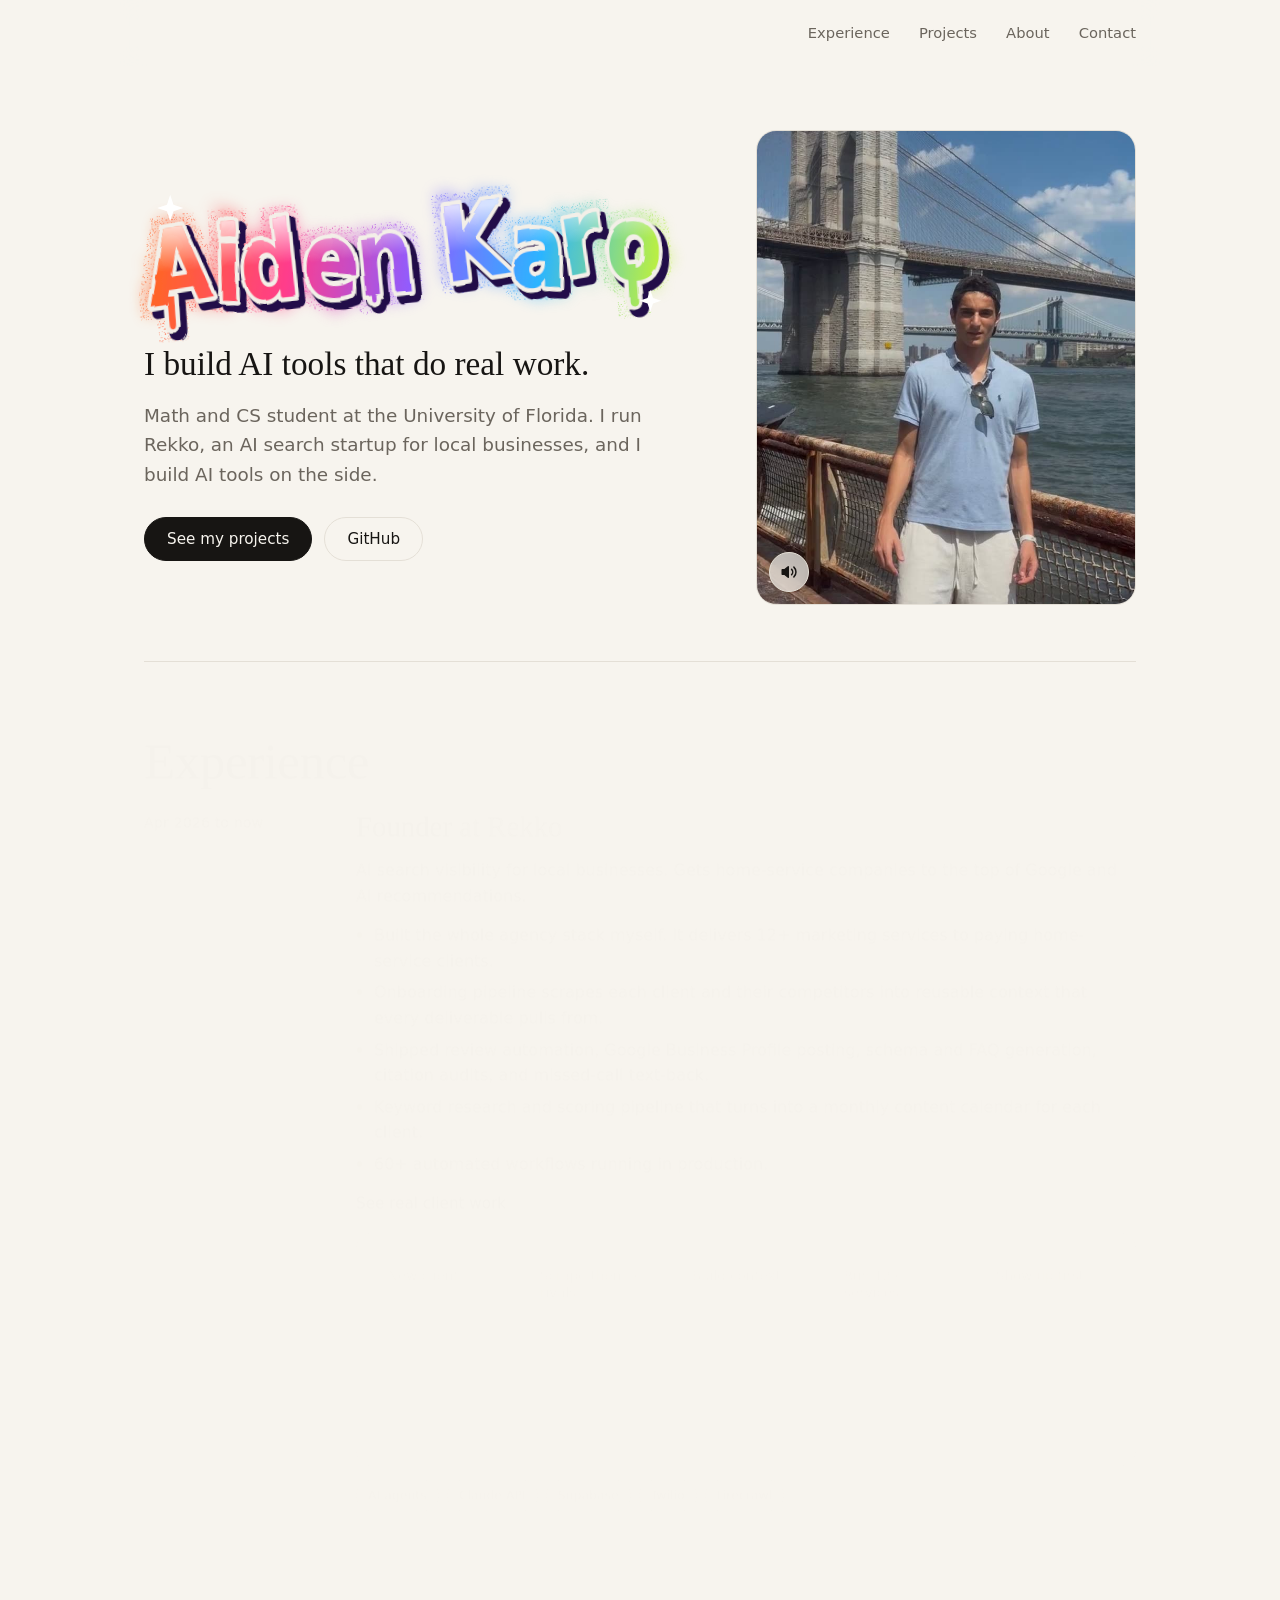
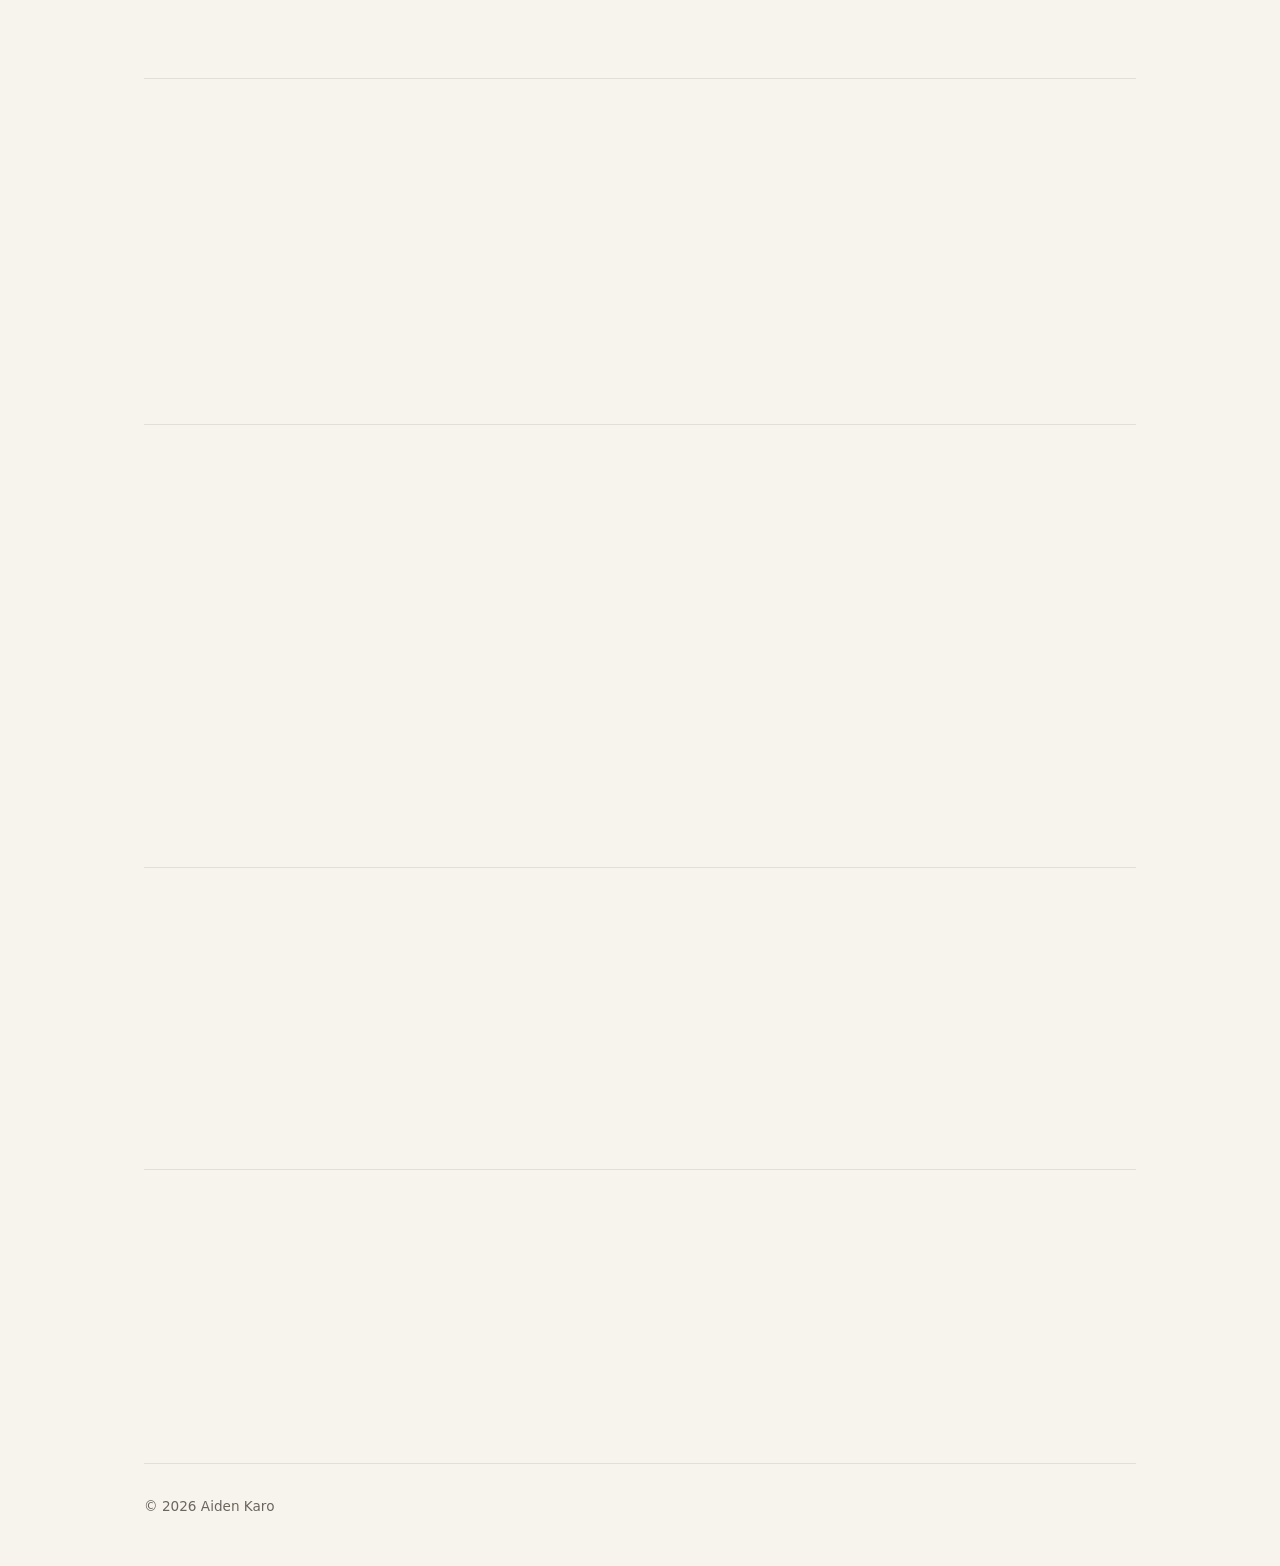
==== index.html @ 51133d82 "Drop the type and year line from projects Co-Authored-By: Claude Opus 5.5 <noreply@anthropic.com>" ====
<!DOCTYPE html>
<html lang="en">
<head>
  <meta charset="UTF-8">
  <meta name="viewport" content="width=device-width, initial-scale=1.0">

  <!-- Security: this page only loads its own files and Google Fonts -->
  <meta http-equiv="Content-Security-Policy" content="default-src 'self'; style-src 'self' https://fonts.googleapis.com; font-src https://fonts.gstatic.com; img-src 'self'; script-src 'self'; object-src 'none'; base-uri 'self'; form-action 'none'">

  <!-- What shows in the browser tab, in Google, and when the link is shared -->
  <title>Aiden Karo</title>
  <meta name="description" content="Aiden Karo. Math and CS student at the University of Florida, founder of Rekko, and builder of AI tools.">
  <meta name="theme-color" content="#0c0b0a">
  <meta property="og:type" content="website">
  <meta property="og:title" content="Aiden Karo">
  <meta property="og:description" content="Math and CS at UF. Founder of Rekko. I build AI tools that do real work.">
  <meta property="og:url" content="https://aidenkaro10.github.io/">
  <meta property="og:image" content="https://aidenkaro10.github.io/assets/og.png">
  <meta name="twitter:card" content="summary_large_image">
  <link rel="icon" href="assets/favicon.svg" type="image/svg+xml">

  <!-- Fonts: a serif for headlines, a clean sans for everything else -->
  <link rel="preconnect" href="https://fonts.googleapis.com">
  <link rel="preconnect" href="https://fonts.gstatic.com" crossorigin>
  <link href="https://fonts.googleapis.com/css2?family=Bagel+Fat+One&family=Instrument+Serif:ital@0;1&family=Inter:wght@400;500;600&display=swap" rel="stylesheet">

  <!-- All the styling lives in style.css. Change the ?v= number when you update files, so browsers grab the new version -->
  <link rel="stylesheet" href="style.css?v=20261106i">
</head>
<body>
  <!-- lets keyboard users jump past the menu -->
  <a class="skip" href="#projects">Skip to projects</a>

  <!-- ===== TOP BAR ===== -->
  <header class="nav">
    <nav aria-label="Sections">
      <a href="#experience">Experience</a>
      <a href="#projects">Projects</a>
      <a href="#about">About</a>
      <a href="#contact">Contact</a>
    </nav>
  </header>

  <main id="top">

    <!-- ===== INTRO ===== -->
    <section class="hero">
      <div class="hero-grid">
        <div class="hero-text">
          <!-- my name as a spray-painted graffiti tag. All drawn in code (SVG), so it stays sharp at any size.
               Layers, bottom to top: colored mist, speckles, 3D shadow, cream outline, paint fill, shine, stars. -->
          <h1 class="tag">
            <svg viewBox="0 0 1000 300" role="img" aria-labelledby="tag-title">
              <title id="tag-title">Aiden Karo</title>
              <defs>
                <!-- the spray paint colors -->
                <linearGradient id="paint" gradientUnits="userSpaceOnUse" x1="30" y1="60" x2="970" y2="240">
                  <stop offset="0" stop-color="#ff6a1a"/>
                  <stop offset="0.28" stop-color="#ff3d8b"/>
                  <stop offset="0.52" stop-color="#8f5cff"/>
                  <stop offset="0.76" stop-color="#2bb5ff"/>
                  <stop offset="1" stop-color="#c6f432"/>
                </linearGradient>
                <!-- glossy highlight across the top of the letters -->
                <linearGradient id="shine" gradientUnits="userSpaceOnUse" x1="0" y1="70" x2="0" y2="150">
                  <stop offset="0" stop-color="#fff" stop-opacity="0.75"/>
                  <stop offset="1" stop-color="#fff" stop-opacity="0"/>
                </linearGradient>
                <!-- overspray: blur the paint and rough up its edges -->
                <filter id="mist" x="-20%" y="-40%" width="140%" height="180%">
                  <feTurbulence type="fractalNoise" baseFrequency="0.035" numOctaves="3" seed="7" result="noise"/>
                  <feDisplacementMap in="SourceGraphic" in2="noise" scale="48"/>
                  <feGaussianBlur stdDeviation="14"/>
                </filter>
                <!-- speckles of paint around the edges -->
                <filter id="speckle" x="-20%" y="-40%" width="140%" height="180%">
                  <feTurbulence type="fractalNoise" baseFrequency="0.9" numOctaves="1" seed="3" result="grain"/>
                  <feColorMatrix in="grain" type="matrix" values="0 0 0 0 1  0 0 0 0 1  0 0 0 0 1  0 0 0 9 -5.2" result="dots"/>
                  <feMorphology in="SourceGraphic" operator="dilate" radius="22" result="wide"/>
                  <feComposite in="wide" in2="dots" operator="in"/>
                </filter>
                <!-- slight wobble so the lines look hand-painted -->
                <filter id="wobble" x="-5%" y="-10%" width="110%" height="120%">
                  <feTurbulence type="fractalNoise" baseFrequency="0.02" numOctaves="2" seed="4" result="w"/>
                  <feDisplacementMap in="SourceGraphic" in2="w" scale="7"/>
                </filter>
                <!-- rough edge for the spray-on wipe -->
                <filter id="rough">
                  <feTurbulence type="fractalNoise" baseFrequency="0.06" numOctaves="2" seed="11" result="n"/>
                  <feDisplacementMap in="SourceGraphic" in2="n" scale="70"/>
                </filter>
                <mask id="spray-on" maskUnits="userSpaceOnUse" x="-100" y="-100" width="1200" height="500">
                  <rect class="spray-wipe" x="-80" y="-80" width="1160" height="460" fill="#fff" filter="url(#rough)"/>
                </mask>
              </defs>

              <g mask="url(#spray-on)">
                <g transform="rotate(-4 500 150)">
                  <!-- colored mist on the wall -->
                  <g class="mist" filter="url(#mist)" fill="url(#paint)" stroke="url(#paint)" stroke-width="30" stroke-linejoin="round">
                    <text class="tag-text" x="30" y="214" textLength="940" lengthAdjust="spacingAndGlyphs" rotate="-5 4 -3 6 -2 0 -4 5 -6 3" dy="0 -6 8 -6 10 -6 -8 13 -8 10">Aiden Karo</text>
                  </g>
                  <!-- paint speckles -->
                  <g class="speckle" filter="url(#speckle)" fill="url(#paint)">
                    <text class="tag-text" x="30" y="214" textLength="940" lengthAdjust="spacingAndGlyphs" rotate="-5 4 -3 6 -2 0 -4 5 -6 3" dy="0 -6 8 -6 10 -6 -8 13 -8 10">Aiden Karo</text>
                    <path d="M60 196 h13 v52 q0 9 -6 9 q-6 0 -6 -9 z M432 196 h9 v30 q0 6 -4 6 q-4 0 -4 -6 z M906 196 h15 v66 q0 10 -8 10 q-8 0 -8 -10 z"/>
                  </g>
                  <g filter="url(#wobble)">
                  <!-- 3D shadow -->
                  <g transform="translate(9 11)" fill="#24104a" stroke="#24104a" stroke-width="22" stroke-linejoin="round">
                    <text class="tag-text" x="30" y="214" textLength="940" lengthAdjust="spacingAndGlyphs" rotate="-5 4 -3 6 -2 0 -4 5 -6 3" dy="0 -6 8 -6 10 -6 -8 13 -8 10">Aiden Karo</text>
                    <path d="M60 196 h13 v52 q0 9 -6 9 q-6 0 -6 -9 z M432 196 h9 v30 q0 6 -4 6 q-4 0 -4 -6 z M906 196 h15 v66 q0 10 -8 10 q-8 0 -8 -10 z"/>
                  </g>
                  <!-- cream outline -->
                  <g fill="none" stroke="#f3efe8" stroke-width="16" stroke-linejoin="round">
                    <text class="tag-text" x="30" y="214" textLength="940" lengthAdjust="spacingAndGlyphs" rotate="-5 4 -3 6 -2 0 -4 5 -6 3" dy="0 -6 8 -6 10 -6 -8 13 -8 10">Aiden Karo</text>
                    <path d="M60 196 h13 v52 q0 9 -6 9 q-6 0 -6 -9 z M432 196 h9 v30 q0 6 -4 6 q-4 0 -4 -6 z M906 196 h15 v66 q0 10 -8 10 q-8 0 -8 -10 z"/>
                  </g>
                  <!-- the paint itself -->
                  <g fill="url(#paint)">
                    <text class="tag-text" x="30" y="214" textLength="940" lengthAdjust="spacingAndGlyphs" rotate="-5 4 -3 6 -2 0 -4 5 -6 3" dy="0 -6 8 -6 10 -6 -8 13 -8 10">Aiden Karo</text>
                    <path d="M60 196 h13 v52 q0 9 -6 9 q-6 0 -6 -9 z M432 196 h9 v30 q0 6 -4 6 q-4 0 -4 -6 z M906 196 h15 v66 q0 10 -8 10 q-8 0 -8 -10 z"/>
                  </g>
                  <!-- the shine -->
                  <text class="tag-text" x="30" y="214" textLength="940" lengthAdjust="spacingAndGlyphs" rotate="-5 4 -3 6 -2 0 -4 5 -6 3" dy="0 -6 8 -6 10 -6 -8 13 -8 10" fill="url(#shine)">Aiden Karo</text>
                  </g>
                </g>
                <!-- sparkles -->
                <g class="stars" fill="#fff">
                  <path class="star" d="M70 40 l6 18 l18 6 l-18 6 l-6 18 l-6 -18 l-18 -6 l18 -6 z"/>
                  <path class="star s3" d="M950 214 l5 15 l15 5 l-15 5 l-5 15 l-5 -15 l-15 -5 l15 -5 z"/>
                </g>
              </g>
            </svg>
          </h1>
          <p class="tagline intro">I build AI tools that do real work.</p>
          <p class="lead intro">
            Math and CS student at the University of Florida. I run Rekko, an AI search startup for local businesses, and I build AI tools on the side.
          </p>
          <div class="buttons intro">
            <a href="#projects" class="btn primary">See my projects</a>
            <a href="https://github.com/aidenkaro10" class="btn">GitHub</a>
            <!-- EDIT: drop a resume.pdf file in this folder, then uncomment this line -->
            <!-- <a href="resume.pdf" class="btn">Resume</a> -->
          </div>
        </div>

        <!-- a quick edit of photos of me. To change it, swap assets/media/me.mp4 -->
        <figure class="edit intro">
          <video id="edit" src="assets/media/me.mp4" poster="assets/media/me.jpg" muted loop playsinline preload="auto"
                 aria-label="A quick edit of photos of me set to music: New York, Gators games, basketball, a trophy, tennis, and friends"></video>
        </figure>
      </div>

    </section>

    <!-- ===== EXPERIENCE ===== -->
    <section id="experience">
      <h2 class="reveal">Experience</h2>

      <!--
        HOW TO ADD A JOB:
        Copy everything from <article class="job"> to </article>, paste it, and change the text.
      -->
      <article class="job reveal">
        <div class="when">Apr 2026 to now</div>
        <div class="what">
          <h3>Founder <span>at Rekko</span></h3>
          <p class="job-sub">AI search visibility for local businesses. Gets home-service companies to the top of Google and AI recommendations.</p>
          <ul>
            <li>Built the whole agency stack myself. It delivers 12+ marketing services to paying home-service clients.</li>
            <li>Onboarding pipeline scrapes each client and their competitors into reusable context that every deliverable pulls from.</li>
            <li>Shipped review automation, Google Business Profile posting, schema and FAQ generation, citation audits, and missed-call text-back.</li>
            <li>Keyword research and scoring pipeline that turns into a monthly content calendar for each client.</li>
            <li>60+ automated workflows running in production.</li>
          </ul>
          <div class="links"><a href="https://rekko-work-samples.vercel.app">See real client work</a></div>
          <!-- the animated diagram. Its steps live in projects.js under FLOWS.rekko -->
          <div class="flow-box" data-flow="rekko"></div>
          <p class="chips"><span>AI agents</span><span>Claude API</span><span>Supabase</span><span>Twilio</span><span>Firecrawl</span></p>
        </div>
      </article>

      <article class="job reveal">
        <div class="when">Summer 2026</div>
        <div class="what">
          <h3>Jane Street AMP <span>in New York</span></h3>
          <p class="job-sub">Academy of Math and Programming</p>
          <ul>
            <li>Studied number theory, combinatorics, and computer science.</li>
          </ul>
          <p class="chips"><span>Number theory</span><span>Combinatorics</span><span>Computer science</span></p>
        </div>
      </article>

      <article class="job reveal">
        <div class="when">Feb to Jun 2026</div>
        <div class="what">
          <h3>Marketing Intern <span>at Rossert Digital Marketing</span></h3>
          <ul>
            <li>Built blog posts, lead generators, and automations for local service and e-commerce clients.</li>
          </ul>
          <p class="chips"><span>SEO</span><span>Content</span><span>Automation</span></p>
        </div>
      </article>
    </section>

    <!-- ===== PROJECTS =====
         The list and the animated diagrams are built by script.js
         from the data in projects.js. To add or change a project, edit projects.js. -->
    <section id="projects">
      <h2 class="reveal">Projects</h2>
      <p class="section-sub reveal">Pick one to see how it works.</p>
      <div class="projects reveal">
        <div class="project-list" id="project-list" role="tablist" aria-label="Projects"></div>
        <div class="stage" id="stage" role="tabpanel" aria-live="polite"></div>
      </div>
      <noscript><p class="section-sub">Turn on JavaScript to see the projects, or visit <a href="https://github.com/aidenkaro10">my GitHub</a>.</p></noscript>
    </section>

    <!-- ===== CONTENT (Instagram videos) =====
         The cards are built by script.js from CONTENT in projects.js.
         This whole section stays hidden until CONTENT has at least one video. -->
    <section id="content" hidden>
      <h2 class="reveal">Content</h2>
      <p class="section-sub reveal" id="content-sub">Short videos I make. A few thousand views each.</p>
      <div class="carousel reveal">
        <div class="reels" id="reels"></div>
        <div class="carousel-nav">
          <button type="button" class="arrow" id="reels-prev" aria-label="Previous videos">‹</button>
          <button type="button" class="arrow" id="reels-next" aria-label="Next videos">›</button>
        </div>
      </div>
    </section>

    <!-- ===== AWARDS ===== -->
    <section id="awards">
      <h2 class="reveal">Awards</h2>
      <ul class="awards reveal">
        <li><strong>Gator Quant Hacks</strong><span>1st place, Systematic Trading track</span></li>
        <li><strong>UF Gator AI Hackathon</strong><span>Best Wellness App</span></li>
        <li><strong>SwampHacks XII</strong><span>3rd place, Sperry Tech PlanIT Control track</span></li>
      </ul>
    </section>

    <!-- ===== SKILLS ===== -->
    <section id="skills">
      <h2 class="reveal">Skills</h2>
      <div class="skills reveal">
        <div><h3>Languages</h3><p class="chips"><span>Python</span><span>JavaScript</span><span>C++</span><span>SQL</span><span>HTML / CSS</span></p></div>
        <div><h3>AI</h3><p class="chips"><span>Claude API</span><span>AI agents</span><span>PyTorch</span><span>scikit-learn</span><span>LoRA fine-tuning</span><span>OpenRouter</span></p></div>
        <div><h3>Automation</h3><p class="chips"><span>n8n</span><span>Web scraping</span><span>Firecrawl</span><span>Twilio</span><span>ffmpeg</span></p></div>
        <div><h3>Tools</h3><p class="chips"><span>Supabase</span><span>Git / GitHub</span><span>React</span><span>three.js</span><span>pandas</span><span>NumPy</span></p></div>
      </div>
    </section>

    <!-- ===== ABOUT ===== -->
    <section id="about">
      <h2 class="reveal">About</h2>
      <div class="about reveal">
        <p>
          I'm in the Honors Program at the University of Florida studying Math and Computer Science, class of 2030.
          This summer I was at Jane Street AMP, studying number theory, combinatorics, and computer science.
        </p>
      </div>
    </section>

    <!-- ===== CONTACT ===== -->
    <section id="contact">
      <h2 class="reveal">Let's build something.</h2>
      <p class="reveal">The fastest way to reach me is LinkedIn.</p>
      <div class="links big reveal">
        <!-- EDIT: to add email, uncomment this and put your address in -->
        <!-- <a href="mailto:you@example.com">Email</a> -->
        <a href="https://www.linkedin.com/in/aiden-karo-8562802b7/">LinkedIn</a>
        <a href="https://github.com/aidenkaro10">GitHub</a>
      </div>
    </section>

  </main>

  <footer>
    <!-- The year updates on its own (see script.js) -->
    <div class="foot">© <span id="year">2026</span> Aiden Karo</div>
  </footer>

  <script src="projects.js?v=20261106i"></script>
  <script src="script.js?v=20261106i"></script>
</body>
</html>
---- style.css ----
/* ===== COLORS =====
   Change these to change the whole site's look.
   Dark is the default; the second set is for people whose device is in light mode. */
:root {
  --bg: #0c0b0a;
  --card: #151311;
  --text: #f3efe8;
  --muted: #a39d94;
  --line: #262320;
  --accent: #d9b25f;        /* warm brass, same family as LLM Council */
  --accent-soft: #d9b25f1f;
  --live: #4ade80;
  --github: #93c5fd;
  --progress: #fbbf24;
  --serif: "Instrument Serif", Georgia, serif;
  --sans: "Inter", system-ui, sans-serif;
}

@media (prefers-color-scheme: light) {
  :root {
    --bg: #f7f4ee;
    --card: #ffffff;
    --text: #171513;
    --muted: #6b655d;
    --line: #e4dfd6;
    --accent: #8f6312;
    --accent-soft: #8f63121a;
    --live: #15803d;
    --github: #1d4ed8;
    --progress: #b45309;
  }
}

/* ===== BASICS ===== */
* { box-sizing: border-box; margin: 0; padding: 0; }

html { scroll-behavior: smooth; }
html, body { overflow-x: clip; }
h1, h2, h3 { overflow-wrap: break-word; min-width: 0; }

body {
  font-family: var(--sans);
  background: var(--bg);
  color: var(--text);
  line-height: 1.6;
  -webkit-font-smoothing: antialiased;
}

a { color: inherit; }
img { display: block; max-width: 100%; height: auto; }

/* a clear outline when someone moves around with the keyboard */
:focus-visible { outline: 2px solid var(--accent); outline-offset: 3px; border-radius: 4px; }

/* the hidden "skip to projects" link, shown only when tabbed to */
.skip {
  position: absolute; left: 16px; top: -48px;
  background: var(--text); color: var(--bg);
  padding: 8px 14px; border-radius: 8px; z-index: 10;
}
.skip:focus { top: 12px; }

/* keeps everything in a centered column */
main, .nav, footer {
  max-width: 1040px;
  margin: 0 auto;
  padding-left: 24px;
  padding-right: 24px;
}

section { padding: 56px 0; border-top: 1px solid var(--line); }

h2 {
  font-family: var(--serif);
  font-weight: 400;
  font-size: clamp(2.2rem, 5vw, 3.2rem);
  line-height: 1.05;
  letter-spacing: -0.01em;
  margin-bottom: 24px;
}

/* ===== TOP BAR ===== */
.nav {
  position: sticky; top: 0; z-index: 5;
  display: flex; justify-content: flex-end; align-items: center;
  padding-top: 20px; padding-bottom: 20px;
  background: color-mix(in srgb, var(--bg) 80%, transparent);
  backdrop-filter: blur(12px);
  -webkit-backdrop-filter: blur(12px);
}
.nav nav a { color: var(--muted); margin-left: 24px; font-size: 0.92rem; text-decoration: none; }
.nav nav a:hover { color: var(--text); }

/* ===== INTRO ===== */
.hero { border-top: none; padding: 64px 0 56px; }
.hero-grid { display: grid; grid-template-columns: minmax(0, 1.3fr) minmax(0, 1fr); gap: 48px; align-items: center; }
/* my name, spray-painted. The art itself is the SVG in index.html */
.tag { margin: 0 0 8px -12px; line-height: 0; }
.tag svg { display: block; width: 100%; max-width: 680px; height: auto; overflow: visible; }
.tag-text { font-family: "Bagel Fat One", var(--sans); font-size: 190px; }
.tagline { font-family: var(--serif); }
.mist { opacity: 0.55; }
.speckle { opacity: 0.7; }
.star { transform-box: fill-box; transform-origin: center; }
.tagline { font-family: var(--serif); font-size: clamp(1.6rem, 2.6vw, 2.2rem); line-height: 1.15; margin-bottom: 18px; }
.lead { font-size: 1.15rem; color: var(--muted); max-width: 46ch; }

.buttons { margin-top: 28px; display: flex; gap: 12px; flex-wrap: wrap; }
.btn {
  display: inline-flex; align-items: center; min-height: 44px;
  padding: 0 22px;
  border-radius: 999px;
  border: 1px solid var(--line);
  font-weight: 500; font-size: 0.95rem;
  text-decoration: none; white-space: nowrap;
  transition: border-color 0.2s;
}
.btn:hover { border-color: var(--muted); }
.btn:active { opacity: 0.8; }
.btn.primary { background: var(--text); color: var(--bg); border-color: var(--text); }

/* ===== THE EDIT (video of me) ===== */
.edit {
  position: relative; margin: 0;
  justify-self: end; width: 100%; max-width: 380px;
  aspect-ratio: 4 / 5;
  border-radius: 20px; overflow: hidden;
  border: 1px solid var(--line);
  background: var(--card);
}
.edit video { width: 100%; height: 100%; object-fit: cover; display: block; }
.edit video { cursor: pointer; }
/* the small speaker button on videos with sound */
.sound-btn {
  position: absolute; left: 12px; bottom: 12px; z-index: 2;
  width: 40px; height: 40px; border-radius: 50%;
  display: grid; place-items: center; cursor: pointer;
  color: var(--text); background: color-mix(in srgb, var(--bg) 70%, transparent);
  border: 1px solid var(--line);
  backdrop-filter: blur(8px); -webkit-backdrop-filter: blur(8px);
}
.sound-btn:hover { border-color: var(--muted); }
.sound-btn:active { opacity: 0.8; }

/* ===== OPENING ANIMATION =====
   Only runs when JavaScript is on, and never for people who asked for less motion. */
@media (prefers-reduced-motion: no-preference) {
  /* the name sprays on from left to right, then the stars twinkle */
  .js .spray-wipe { transform-box: view-box; transform-origin: left center; animation: spray 1.6s cubic-bezier(0.45, 0, 0.2, 1) 0.1s both; }
  .js .star { animation: twinkle 2.8s ease-in-out 1.7s infinite; }
  .js .star.s2 { animation-delay: 2.4s; }
  .js .star.s3 { animation-delay: 3.1s; }
  .js .hero .tagline.intro { animation-delay: 0.35s; }
  .js .hero .intro { animation: fadeup 0.8s cubic-bezier(0.2, 0.8, 0.2, 1) both; }
  .js .hero .lead.intro { animation-delay: 0.45s; }
  .js .hero .buttons.intro { animation-delay: 0.55s; }
  .js .hero .edit.intro { animation: reelin 1.1s cubic-bezier(0.2, 0.8, 0.2, 1) 0.2s both; }
}
@keyframes spray { from { transform: scaleX(0); } to { transform: scaleX(1); } }
@keyframes twinkle { 0%, 100% { transform: scale(1); opacity: 1; } 50% { transform: scale(0.4) rotate(45deg); opacity: 0.5; } }
@keyframes rise { from { transform: translateY(105%); } to { transform: none; } }
@keyframes fadeup { from { opacity: 0; transform: translateY(14px); } to { opacity: 1; transform: none; } }
@keyframes reelin { from { opacity: 0; transform: scale(0.96); } to { opacity: 1; transform: none; } }

/* the three quick facts under the intro */
.facts {
  list-style: none;
  display: grid; grid-template-columns: repeat(3, 1fr);
  margin-top: 56px;
  border-top: 1px solid var(--line);
}
.facts li { padding: 20px 20px 0 0; display: flex; flex-direction: column; gap: 2px; }
.facts strong { font-family: var(--serif); font-weight: 400; font-size: 1.7rem; line-height: 1.1; }
.facts span { color: var(--muted); font-size: 0.88rem; }

/* ===== SHARED BITS ===== */
.meta { color: var(--muted); font-size: 0.95rem; margin-top: -8px; }
h3 { font-family: var(--serif); font-weight: 400; font-size: 1.9rem; line-height: 1.1; }
.section-sub { color: var(--muted); margin: -12px 0 24px; }
.links { display: flex; gap: 20px; font-weight: 500; font-size: 0.95rem; }
.links a { text-decoration: none; border-bottom: 1px solid var(--line); padding-bottom: 2px; transition: border-color 0.2s; }
.links a:hover { border-color: var(--accent); }

/* tech chips, like "Python" or "Claude API" */
.chips { display: flex; flex-wrap: wrap; gap: 8px; }
.chips span {
  font-size: 0.78rem; padding: 5px 11px;
  border: 1px solid var(--line); border-radius: 999px;
  color: var(--muted); background: var(--card);
}

/* status labels */
.badge {
  display: inline-flex; align-items: center; gap: 6px;
  font-size: 0.75rem; font-weight: 500;
  padding: 3px 9px; border-radius: 999px;
  border: 1px solid var(--line); color: var(--muted);
  white-space: nowrap;
}
.badge.live { color: var(--live); border-color: color-mix(in srgb, var(--live) 30%, transparent); }
.badge.award, .badge.hackathon { color: var(--accent); border-color: color-mix(in srgb, var(--accent) 35%, transparent); }
.badge.ongithub { color: var(--github); border-color: color-mix(in srgb, var(--github) 30%, transparent); }
.badge.inprogress { color: var(--progress); border-color: color-mix(in srgb, var(--progress) 30%, transparent); }

/* ===== EXPERIENCE ===== */
.job {
  display: grid; grid-template-columns: 180px 1fr; gap: 32px;
  padding: 32px 0; border-bottom: 1px solid var(--line);
}
.job:first-of-type { padding-top: 0; }
/* no extra line under the last job, the next section already has one */
.job:last-of-type { border-bottom: none; padding-bottom: 0; }
.when { color: var(--muted); font-size: 0.9rem; display: flex; flex-direction: column; gap: 2px; }
.when span { font-size: 0.82rem; opacity: 0.8; }
.what { display: flex; flex-direction: column; gap: 14px; min-width: 0; }
.what h3 { font-size: 1.8rem; }
.what h3 span { color: var(--muted); }
.job-sub { color: var(--muted); }
.what ul { padding-left: 18px; display: flex; flex-direction: column; gap: 6px; }
.what li { color: var(--muted); }
.what li::marker { color: var(--accent); }

/* ===== ANIMATED DIAGRAMS ===== */
.flow-box {
  container-type: inline-size;   /* lets the diagram flip to vertical when its box is narrow */
  background: var(--bg);
  border: 1px solid var(--line);
  border-radius: 16px;
  padding: 22px 20px 14px;
}
.flow { display: flex; align-items: stretch; }
.node {
  flex: 1 1 0; min-width: 0;
  display: flex; flex-direction: column; gap: 6px;
  padding: 12px 10px;
  background: var(--card);
  border: 1px solid var(--line);
  border-radius: 12px;
  opacity: 0.4;
  transition: opacity 0.4s, border-color 0.4s, box-shadow 0.4s;
}
.node.on { opacity: 1; border-color: var(--accent); box-shadow: 0 0 0 4px var(--accent-soft); }
.node .label { font-size: 0.84rem; font-weight: 500; line-height: 1.25; }
.node .tool {
  margin-top: auto;
  font-size: 0.75rem;
  color: var(--muted); line-height: 1.3;
}
/* little chips inside a step that fans out */
.many { display: flex; flex-wrap: wrap; gap: 3px; }
.many span {
  font-size: 0.72rem; padding: 1px 6px; border-radius: 4px;
  border: 1px solid var(--line); color: var(--muted);
  transition: border-color 0.3s, color 0.3s;
}
.node.on .many span { border-color: var(--accent); color: var(--text); }
.node.on .many span:nth-child(2) { transition-delay: 0.12s; }
.node.on .many span:nth-child(3) { transition-delay: 0.24s; }
.node.on .many span:nth-child(4) { transition-delay: 0.36s; }

/* the wire between steps, and the glowing dot that runs along it */
.wire { flex: 0 0 22px; align-self: center; height: 2px; position: relative; background: var(--line); }
.wire::after {
  content: ""; position: absolute; inset: 0;
  background: var(--accent);
  transform: scaleX(0); transform-origin: left;
  transition: transform 0.6s cubic-bezier(.5,0,.5,1);
}
.wire.on::after { transform: scaleX(1); }
.packet {
  position: absolute; left: 0; top: 50%;
  width: 9px; height: 9px; margin: -4.5px 0 0 -4.5px;
  border-radius: 50%; background: var(--accent);
  opacity: 0; z-index: 1;
}
.caption {
  margin-top: 14px; min-height: 1.5em;
  font-size: 0.88rem;
  color: var(--muted);
}

/* narrow box: the diagram runs top to bottom instead */
@container (max-width: 500px) {
  .flow { flex-direction: column; }
  .node { flex-direction: row; align-items: center; gap: 10px; flex-wrap: wrap; }
  .node .tool { margin: 0 0 0 auto; }
  .many { order: 5; width: 100%; }
  .wire { flex: 0 0 18px; width: 2px; height: auto; }
  .wire::after { transform: scaleY(0); transform-origin: top; }
  .wire.on::after { transform: scaleY(1); }
  .packet { left: 50%; top: 0; }
}

/* ===== PROJECTS ===== */
.projects { display: grid; grid-template-columns: 260px 1fr; gap: 24px; align-items: start; }
.project-list { display: flex; flex-direction: column; gap: 6px; position: sticky; top: 84px; }
.pick {
  all: unset; box-sizing: border-box; cursor: pointer;
  display: flex; flex-direction: column; gap: 4px;
  padding: 12px 14px; border-radius: 12px;
  border: 1px solid transparent;
  transition: background 0.2s, border-color 0.2s;
}
.pick:hover { background: var(--card); }
.pick[aria-selected="true"] { background: var(--card); border-color: var(--accent); }
.pick:active { opacity: 0.8; }
.pick:focus-visible { outline: 2px solid var(--accent); outline-offset: 2px; }
.pick-head { display: flex; align-items: center; justify-content: space-between; gap: 8px; }
.pick-name { font-weight: 500; }
.pick-line { font-size: 0.84rem; color: var(--muted); line-height: 1.4; }

.stage {
  background: var(--card);
  border: 1px solid var(--line);
  border-radius: 20px;
  padding: 32px;
  display: flex; flex-direction: column; gap: 18px;
  min-width: 0;
}
.stage-top { display: flex; align-items: center; gap: 14px; flex-wrap: wrap; }
.stage h3 { font-size: 2.6rem; }
.stage-blurb { color: var(--muted); }
.stage-actions { display: flex; gap: 12px; flex-wrap: wrap; }
.btn.big { min-height: 52px; padding: 0 30px; font-size: 1.05rem; font-weight: 600; }
.stats { display: grid; grid-template-columns: repeat(auto-fit, minmax(120px, 1fr)); gap: 12px; }
.stat { display: flex; flex-direction: column; border-top: 1px solid var(--line); padding-top: 10px; }
.stat strong { font-family: var(--serif); font-weight: 400; font-size: 2rem; line-height: 1; color: var(--accent); }
.stat span { font-size: 0.8rem; color: var(--muted); margin-top: 4px; }
/* the video or screenshot at the top of a project */
.media { position: relative; margin: 0; border-radius: 14px; overflow: hidden; border: 1px solid var(--line); background: var(--bg); }
.media video, .media img { display: block; width: 100%; height: auto; aspect-ratio: 16 / 9; object-fit: cover; }
/* vertical phone videos: shown full height in the middle instead of cropped */
.media.tall { display: flex; justify-content: center; background: var(--bg); }
.media.tall video { width: auto; height: min(560px, 70vh); aspect-ratio: 9 / 16; }
.media figcaption { padding: 10px 14px; font-size: 0.85rem; color: var(--muted); }
.media-btn {
  position: absolute; right: 12px; bottom: 12px;
  font: inherit; font-size: 0.82rem; font-weight: 500;
  min-height: 36px; padding: 0 14px; border-radius: 999px; cursor: pointer;
  color: var(--text); background: color-mix(in srgb, var(--bg) 75%, transparent);
  border: 1px solid var(--line);
  backdrop-filter: blur(8px); -webkit-backdrop-filter: blur(8px);
}
.media-btn:hover { border-color: var(--muted); }
.media-btn:active { opacity: 0.8; }

/* ===== CONTENT CAROUSEL ===== */
.carousel { position: relative; }
.reels {
  display: flex; gap: 16px;
  overflow-x: auto; scroll-snap-type: x mandatory;
  padding-bottom: 8px; scrollbar-width: none;
}
.reels::-webkit-scrollbar { display: none; }
.reel-card {
  position: relative; flex: 0 0 220px; aspect-ratio: 9 / 16;
  border-radius: 16px; overflow: hidden;
  border: 1px solid var(--line); background: var(--card);
  scroll-snap-align: start; text-decoration: none;
  transition: border-color 0.2s;
}
.reel-card:hover { border-color: var(--muted); }
.reel-card video { width: 100%; height: 100%; object-fit: cover; display: block; }
.reel-info {
  position: absolute; left: 0; right: 0; bottom: 0;
  padding: 40px 14px 14px;
  display: flex; flex-direction: column; gap: 2px;
  background: linear-gradient(to top, color-mix(in srgb, var(--bg) 90%, transparent), transparent);
}
.reel-info strong { font-weight: 600; font-size: 0.95rem; }
.reel-info span { font-size: 0.82rem; color: var(--muted); line-height: 1.35; }
.carousel-nav { display: flex; gap: 8px; margin-top: 16px; }
.arrow {
  font: inherit; font-size: 1.3rem; line-height: 1;
  width: 44px; height: 44px; border-radius: 50%; cursor: pointer;
  color: var(--text); background: var(--card); border: 1px solid var(--line);
}
.arrow:hover { border-color: var(--muted); }
.arrow:active { opacity: 0.8; }
#content-sub a { color: var(--text); }

/* ===== AWARDS ===== */
.awards { list-style: none; }
.awards li {
  display: grid; grid-template-columns: minmax(0, 1fr) auto; gap: 16px; align-items: baseline;
  padding: 16px 0; border-bottom: 1px solid var(--line);
}
.awards li:first-child { padding-top: 0; }
.awards li:last-child { border-bottom: none; padding-bottom: 0; }
.awards strong { font-family: var(--serif); font-weight: 400; font-size: 1.5rem; line-height: 1.2; }
.awards span { color: var(--muted); text-align: right; }

/* ===== SKILLS ===== */
.skills { display: grid; grid-template-columns: repeat(2, 1fr); gap: 32px 40px; }
.skills h3 { font-size: 1.5rem; margin-bottom: 12px; }

/* ===== ABOUT / CONTACT ===== */
.about { display: grid; grid-template-columns: 1fr; gap: 32px; }
.about p, #contact p { color: var(--muted); font-size: 1.08rem; max-width: 520px; }
.links.big { font-size: 1.15rem; margin-top: 28px; }
#contact { padding-bottom: 72px; }

/* ===== FOOTER ===== */
footer { padding-bottom: 48px; color: var(--muted); font-size: 0.85rem; }
.foot { padding-top: 32px; border-top: 1px solid var(--line); }

/* ===== SCROLL-IN ANIMATION =====
   Things fade up as you scroll to them. script.js adds the "in" class.
   Without JavaScript, everything is just visible. */
.js .reveal { opacity: 0; transform: translateY(18px); transition: opacity 0.8s ease, transform 0.8s cubic-bezier(0.2, 0.8, 0.2, 1); }
.js .reveal.in { opacity: 1; transform: none; }

@media (prefers-reduced-motion: reduce) {
  html { scroll-behavior: auto; }
  .js .reveal { opacity: 1; transform: none; transition: none; }
  .btn, .node, .wire::after { transition: none; }
}

/* ===== TABLETS AND PHONES ===== */
@media (max-width: 820px) {
  .about, .skills { grid-template-columns: 1fr; }
  .hero-grid { grid-template-columns: 1fr; gap: 32px; }
  .edit { justify-self: start; max-width: 360px; }
  .job { grid-template-columns: 1fr; gap: 8px; }
  .projects { grid-template-columns: 1fr; }
  /* on small screens the project list becomes a row you swipe sideways */
  .project-list { position: static; flex-direction: row; overflow-x: auto; scroll-snap-type: x mandatory; padding-bottom: 6px; }
  .reel-card { flex-basis: 180px; }
  .pick { flex: 0 0 220px; scroll-snap-align: start; background: var(--card); border-color: var(--line); }
}
@media (max-width: 600px) {
  main, .nav, footer { padding-left: 16px; padding-right: 16px; }
  .nav nav a { margin-left: 16px; }
  .hero { padding: 40px 0 44px; }
  section { padding: 44px 0; }
  .facts { grid-template-columns: 1fr; margin-top: 40px; }
  .awards li { grid-template-columns: 1fr; gap: 2px; }
  .awards span { text-align: left; }
  .facts li { padding: 16px 0; border-bottom: 1px solid var(--line); }
  .stage { padding: 20px; }
  .stage h3 { font-size: 2.1rem; }
  .nav nav a:nth-child(4) { display: none; }
}
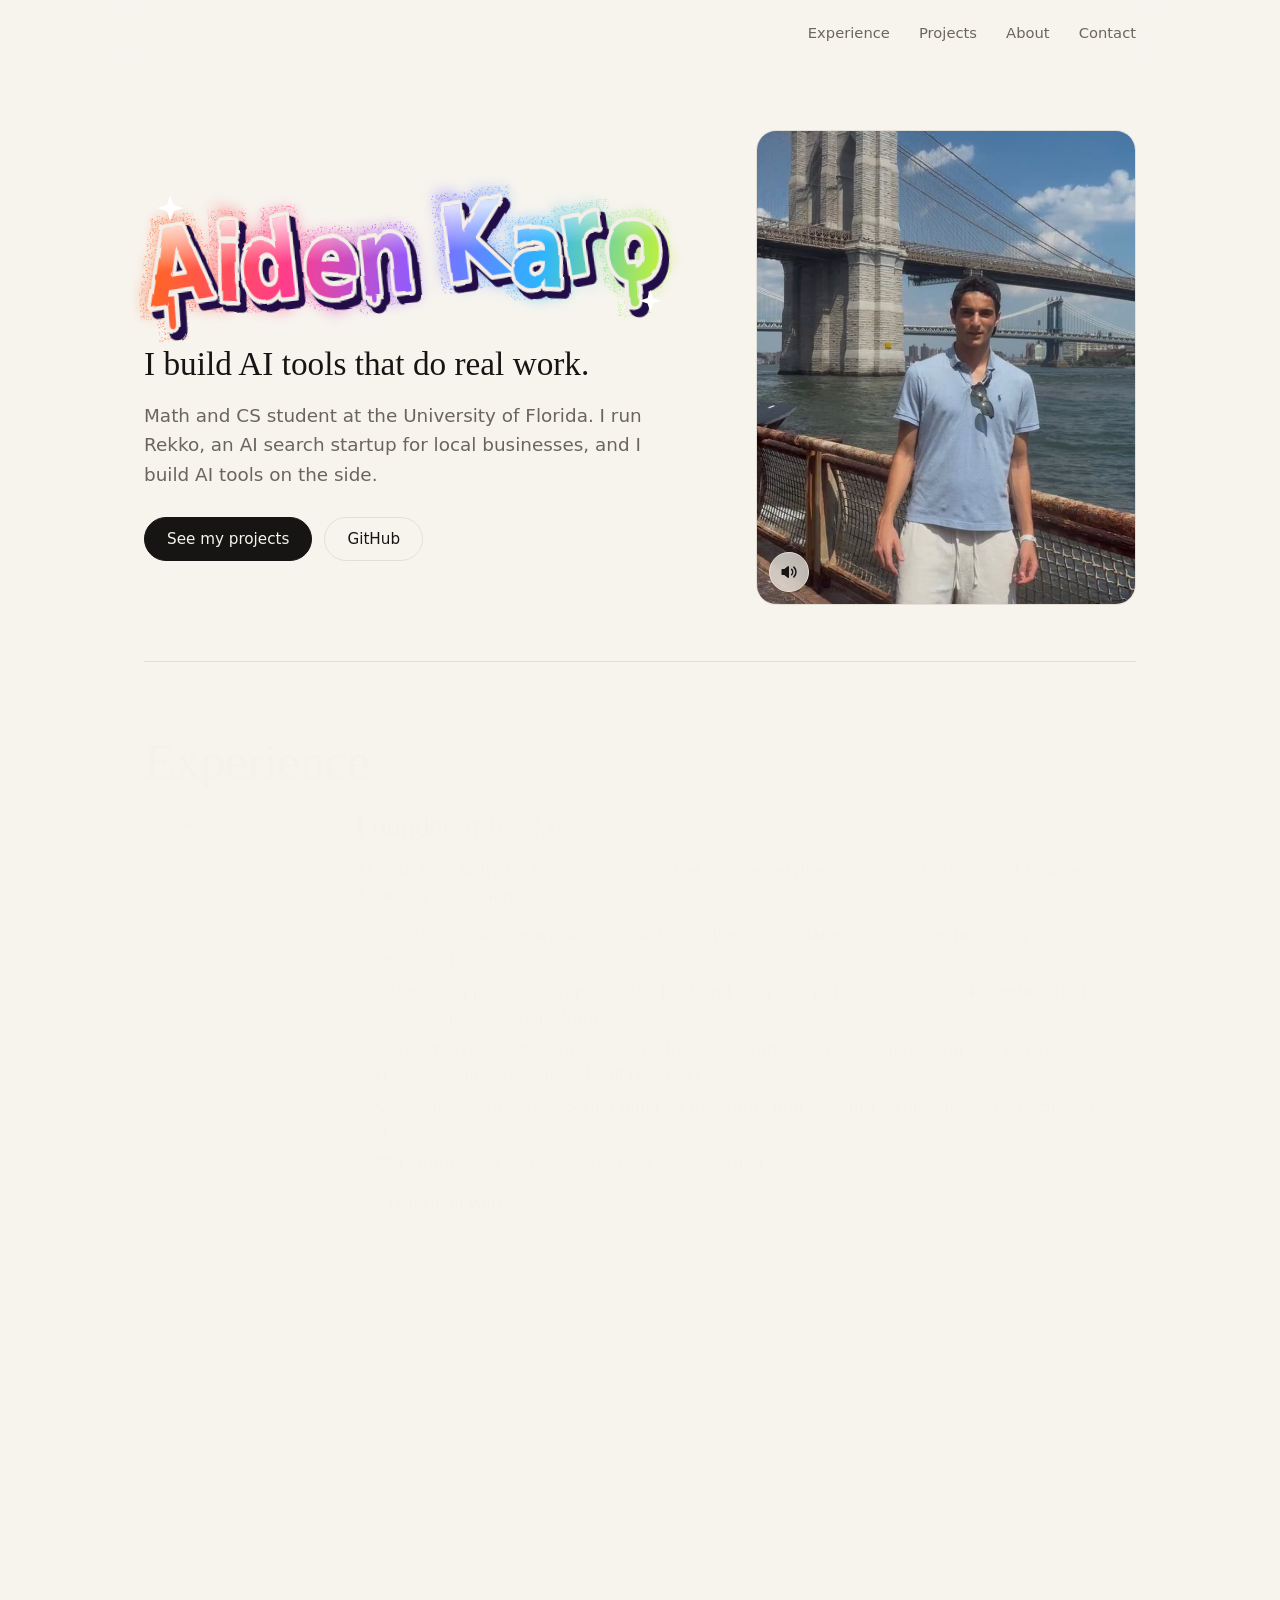
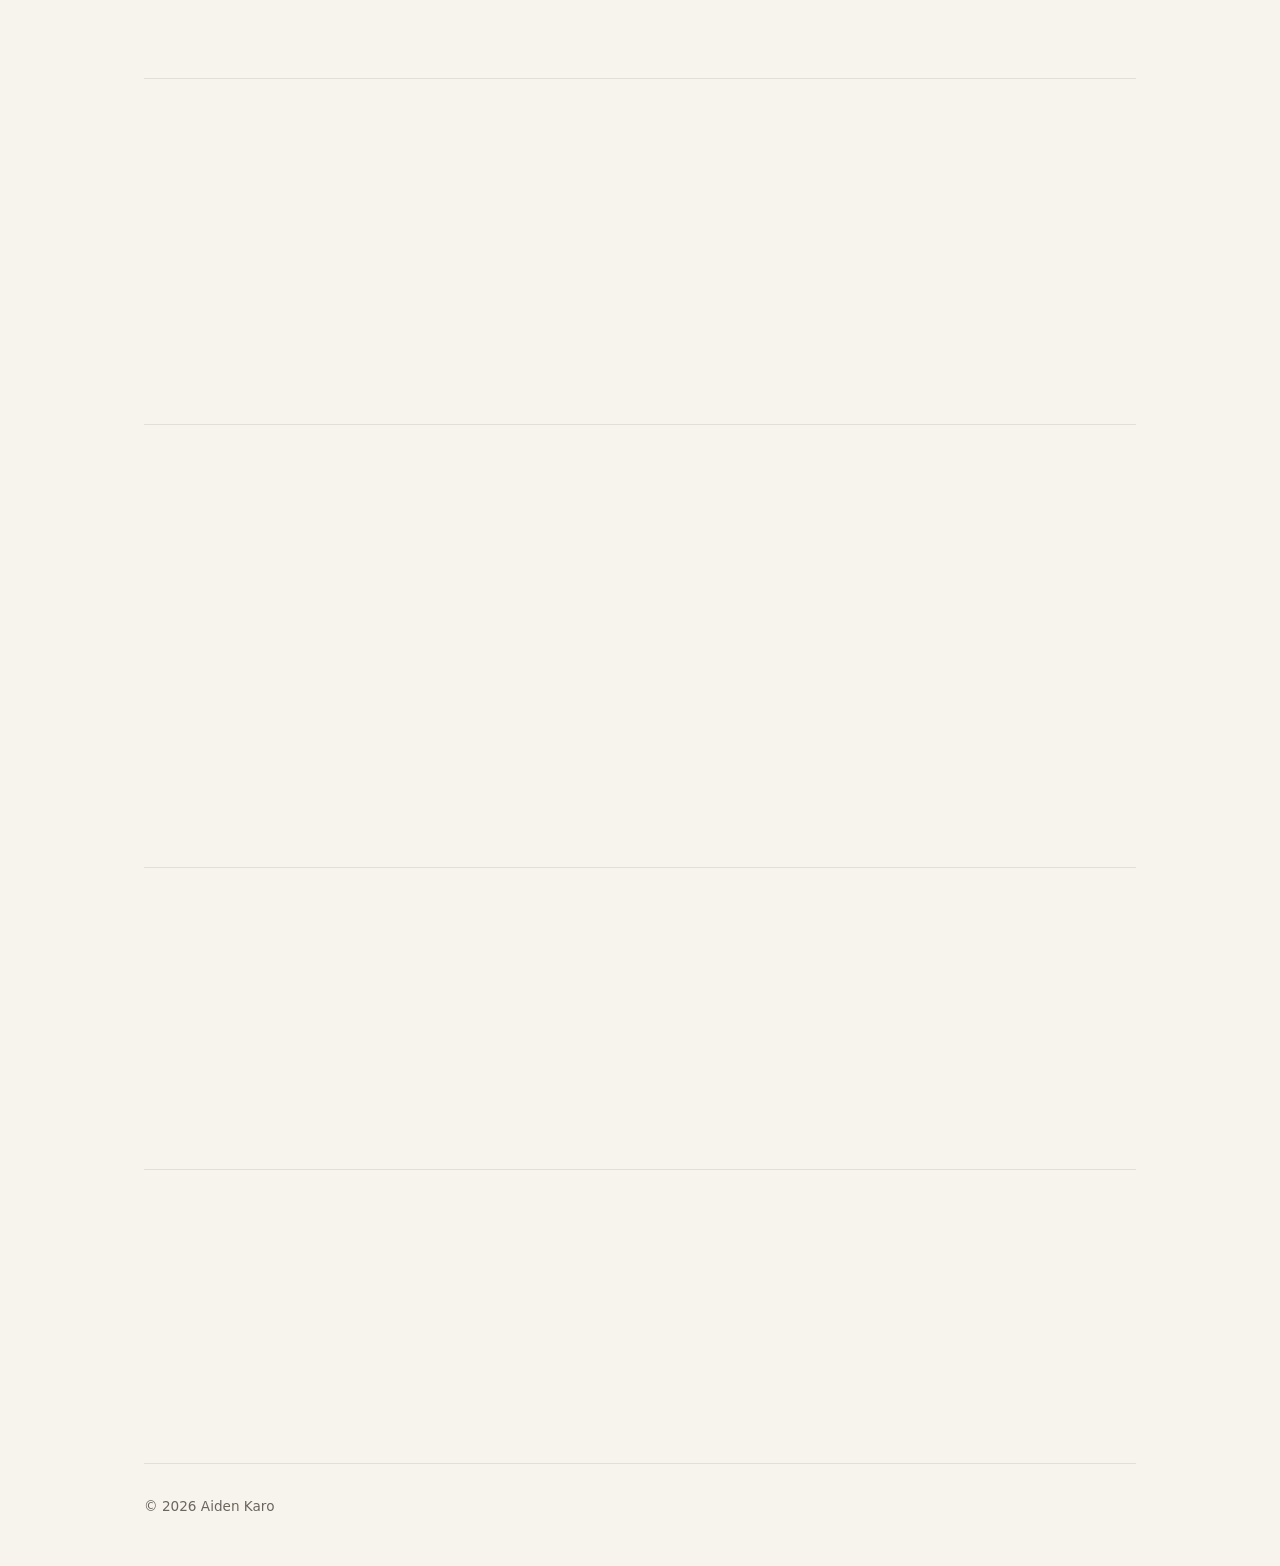
==== commit eb37570b: "Pause all videos when the visitor leaves the tab, resume when they return Co-Authored-By: Claude Opu" ====
--- a/index.html
+++ b/index.html
@@ -25,7 +25,7 @@
   <link href="https://fonts.googleapis.com/css2?family=Bagel+Fat+One&family=Instrument+Serif:ital@0;1&family=Inter:wght@400;500;600&display=swap" rel="stylesheet">
 
   <!-- All the styling lives in style.css. Change the ?v= number when you update files, so browsers grab the new version -->
-  <link rel="stylesheet" href="style.css?v=20261106i">
+  <link rel="stylesheet" href="style.css?v=20261106ix">
 </head>
 <body>
   <!-- lets keyboard users jump past the menu -->
@@ -284,7 +284,7 @@
     <div class="foot">© <span id="year">2026</span> Aiden Karo</div>
   </footer>
 
-  <script src="projects.js?v=20261106i"></script>
-  <script src="script.js?v=20261106i"></script>
+  <script src="projects.js?v=20261106ix"></script>
+  <script src="script.js?v=20261106ix"></script>
 </body>
 </html>
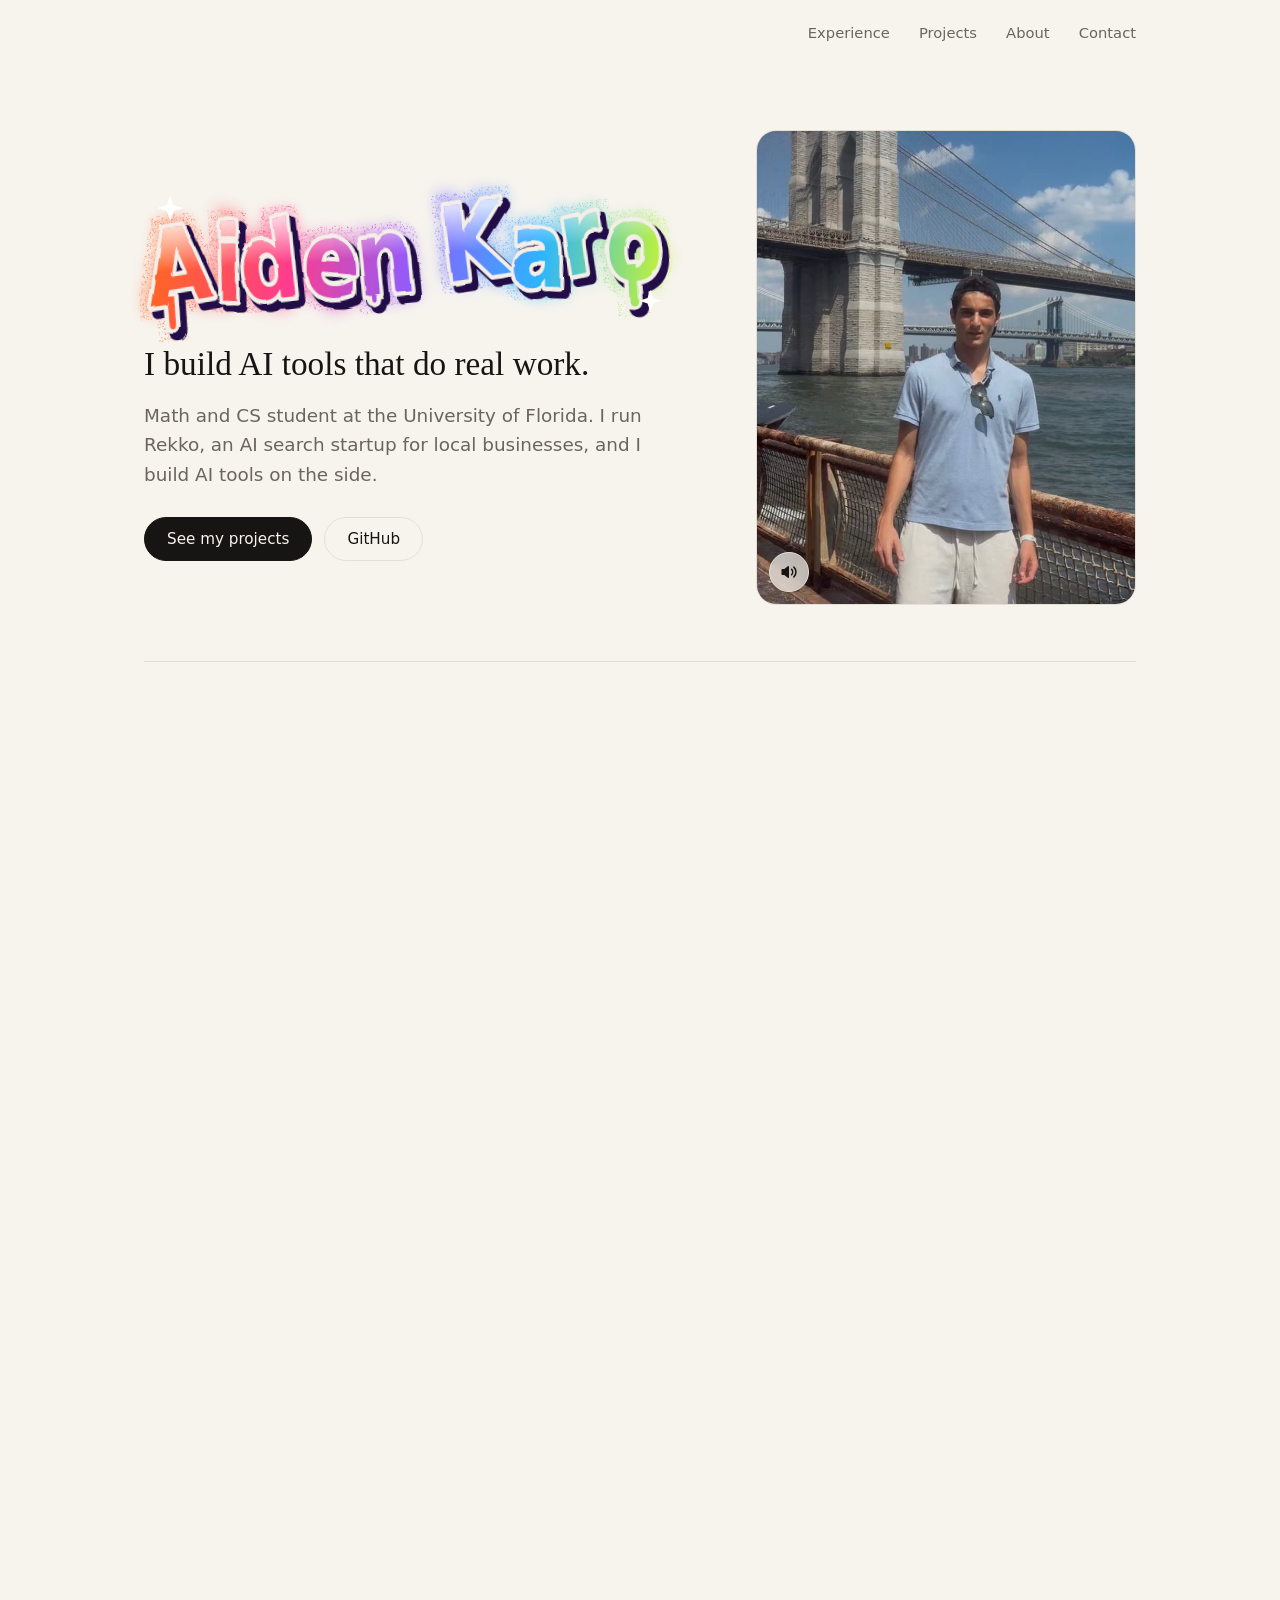
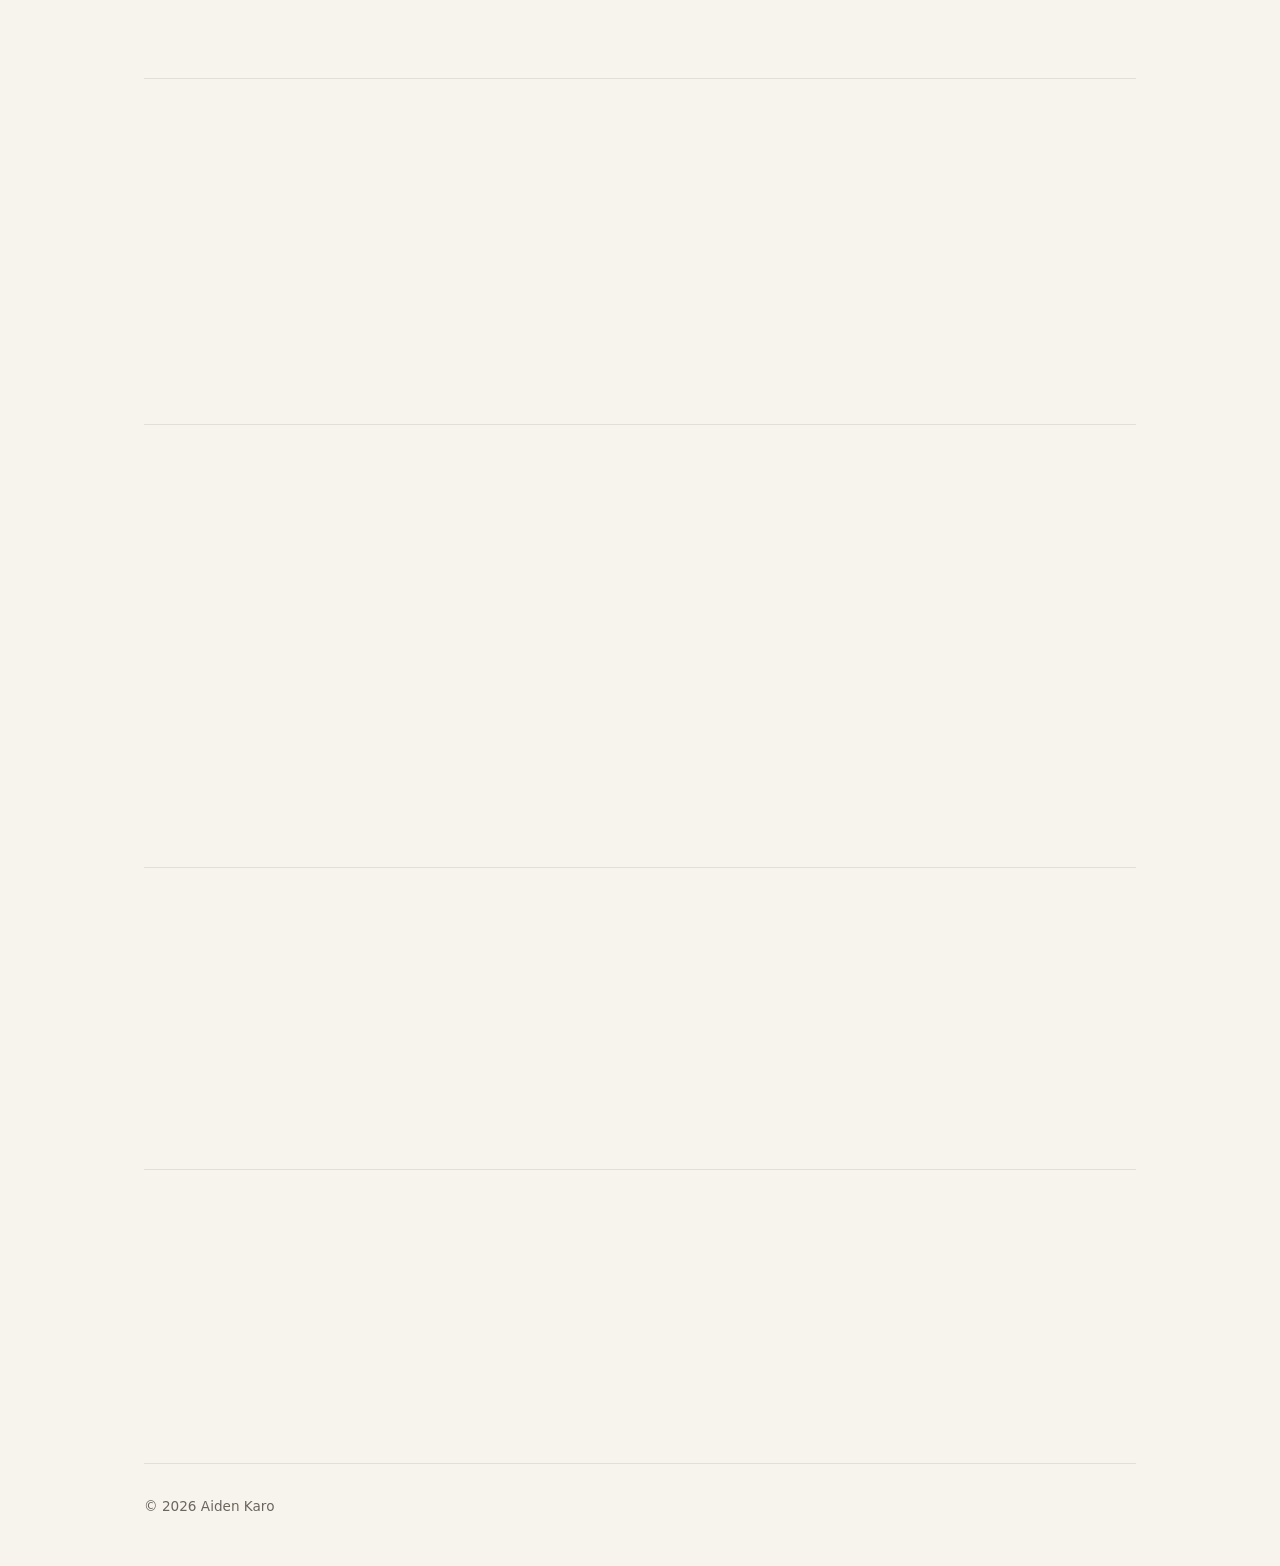
==== commit 129c6342: "Founder film and Intro Maker videos with audio, Redline cut from spike to phone Co-Authored-By: Clau" ====
--- a/index.html
+++ b/index.html
@@ -25,7 +25,7 @@
   <link href="https://fonts.googleapis.com/css2?family=Bagel+Fat+One&family=Instrument+Serif:ital@0;1&family=Inter:wght@400;500;600&display=swap" rel="stylesheet">
 
   <!-- All the styling lives in style.css. Change the ?v= number when you update files, so browsers grab the new version -->
-  <link rel="stylesheet" href="style.css?v=20261106ix">
+  <link rel="stylesheet" href="style.css?v=20261106ixrg">
 </head>
 <body>
   <!-- lets keyboard users jump past the menu -->
@@ -284,7 +284,7 @@
     <div class="foot">© <span id="year">2026</span> Aiden Karo</div>
   </footer>
 
-  <script src="projects.js?v=20261106ix"></script>
-  <script src="script.js?v=20261106ix"></script>
+  <script src="projects.js?v=20261106ixrg"></script>
+  <script src="script.js?v=20261106ixrg"></script>
 </body>
 </html>
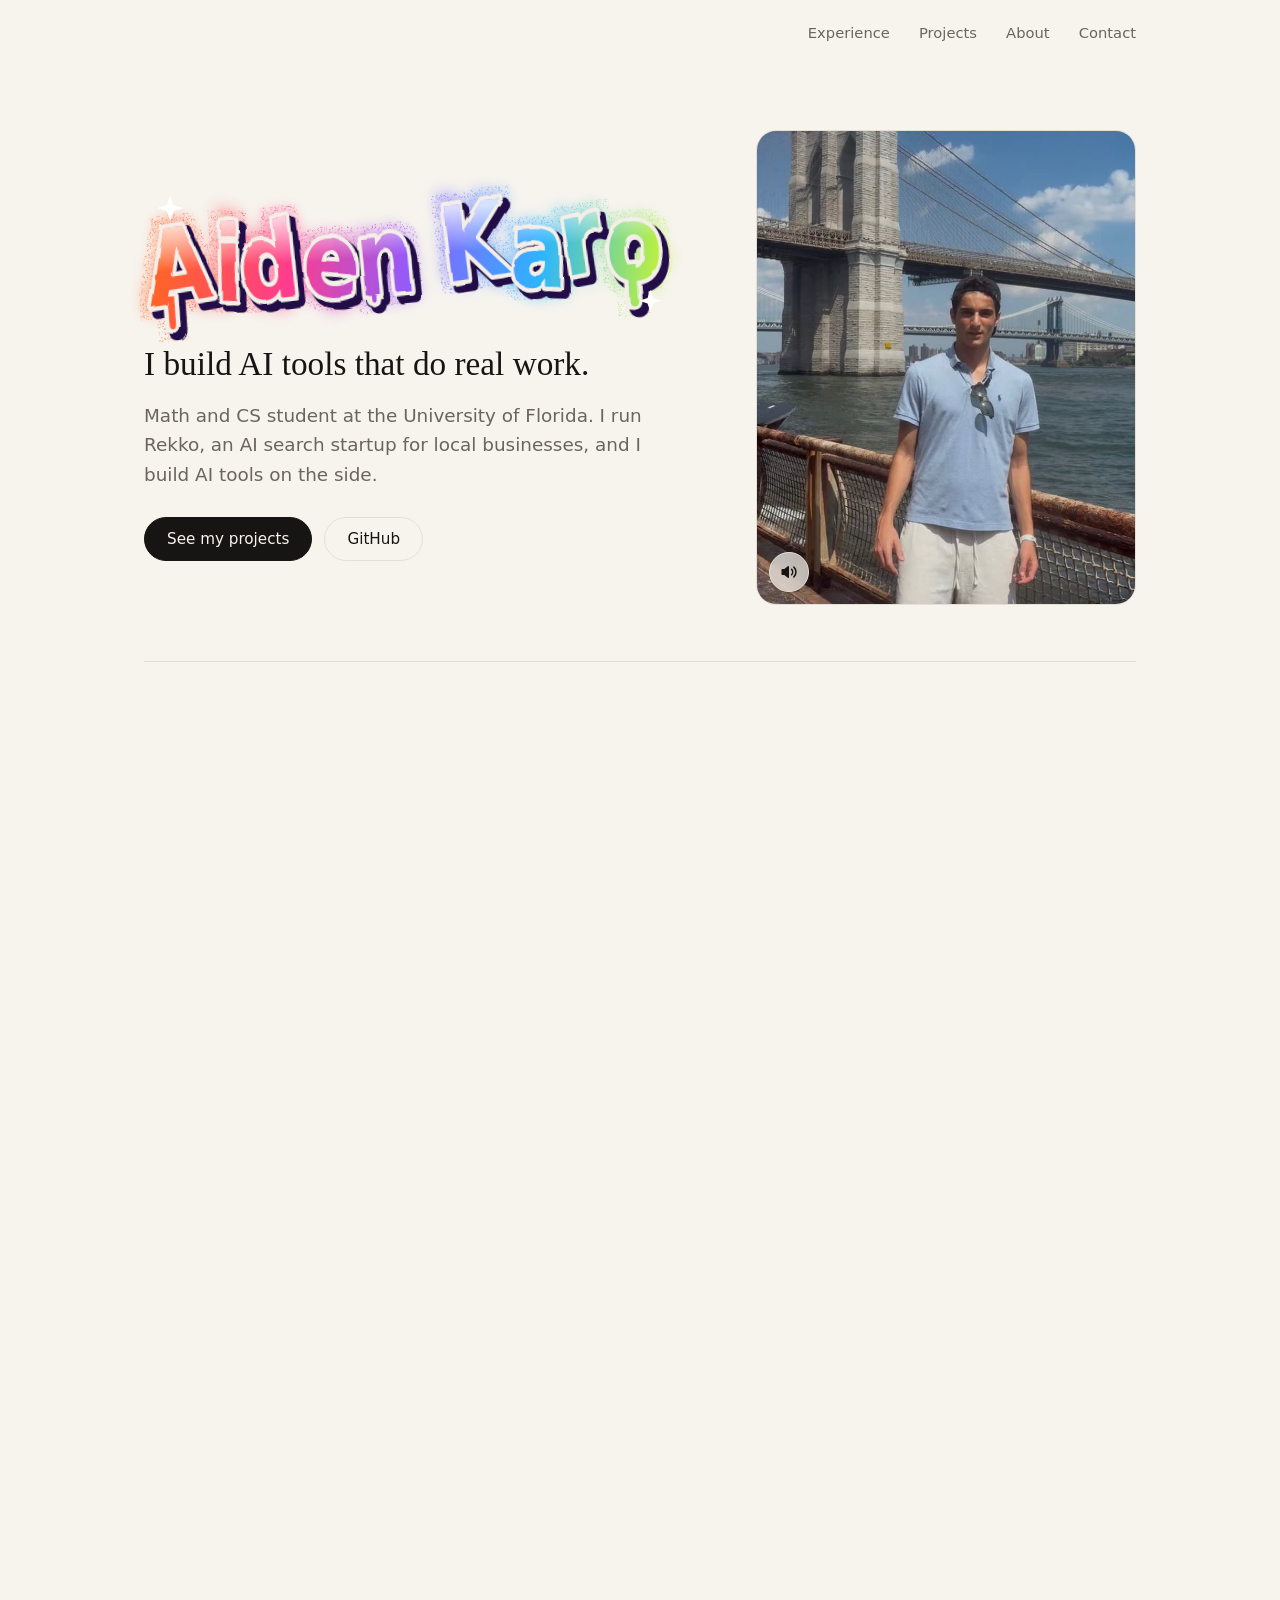
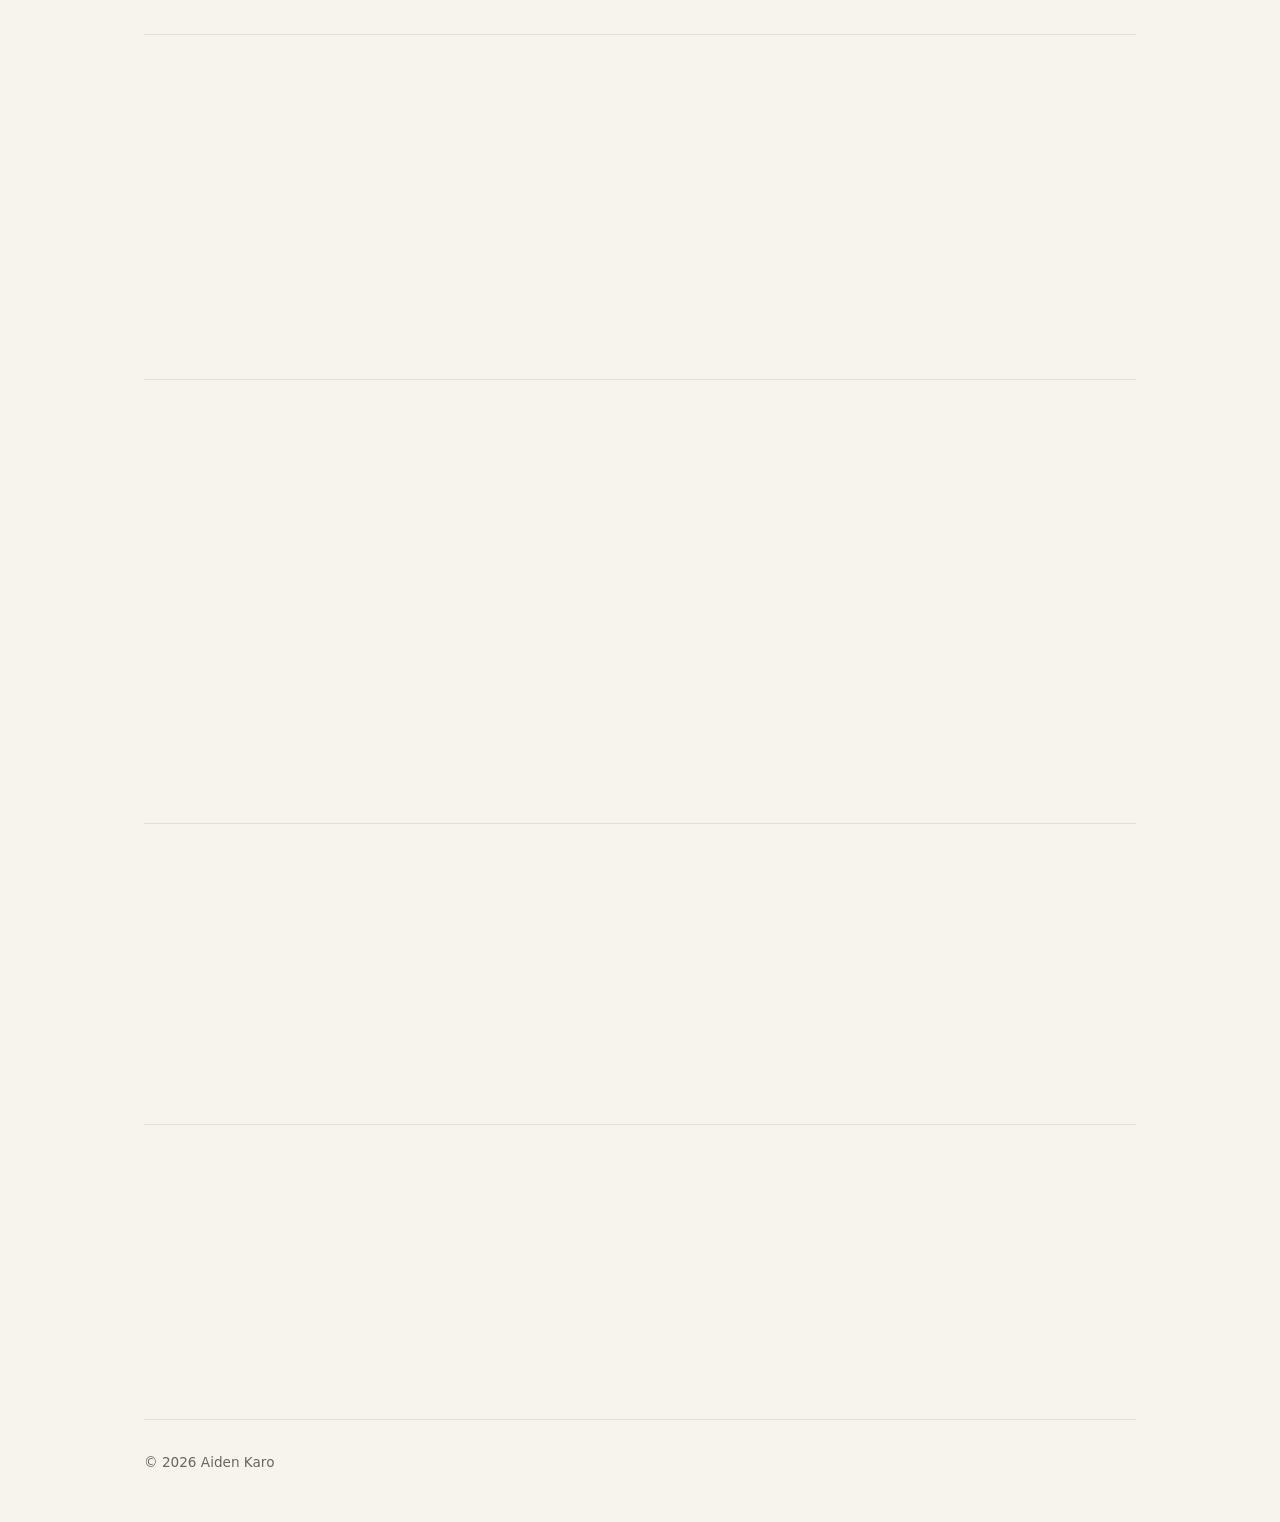
==== commit 075247e0: "Keep only the strong stats Co-Authored-By: Claude Opus 5.5 <noreply@anthropic.com>" ====
--- a/index.html
+++ b/index.html
@@ -25,7 +25,7 @@
   <link href="https://fonts.googleapis.com/css2?family=Bagel+Fat+One&family=Instrument+Serif:ital@0;1&family=Inter:wght@400;500;600&display=swap" rel="stylesheet">
 
   <!-- All the styling lives in style.css. Change the ?v= number when you update files, so browsers grab the new version -->
-  <link rel="stylesheet" href="style.css?v=20261106ixrg">
+  <link rel="stylesheet" href="style.css?v=20261106ixrgst">
 </head>
 <body>
   <!-- lets keyboard users jump past the menu -->
@@ -284,7 +284,7 @@
     <div class="foot">© <span id="year">2026</span> Aiden Karo</div>
   </footer>
 
-  <script src="projects.js?v=20261106ixrg"></script>
-  <script src="script.js?v=20261106ixrg"></script>
+  <script src="projects.js?v=20261106ixrgst"></script>
+  <script src="script.js?v=20261106ixrgst"></script>
 </body>
 </html>
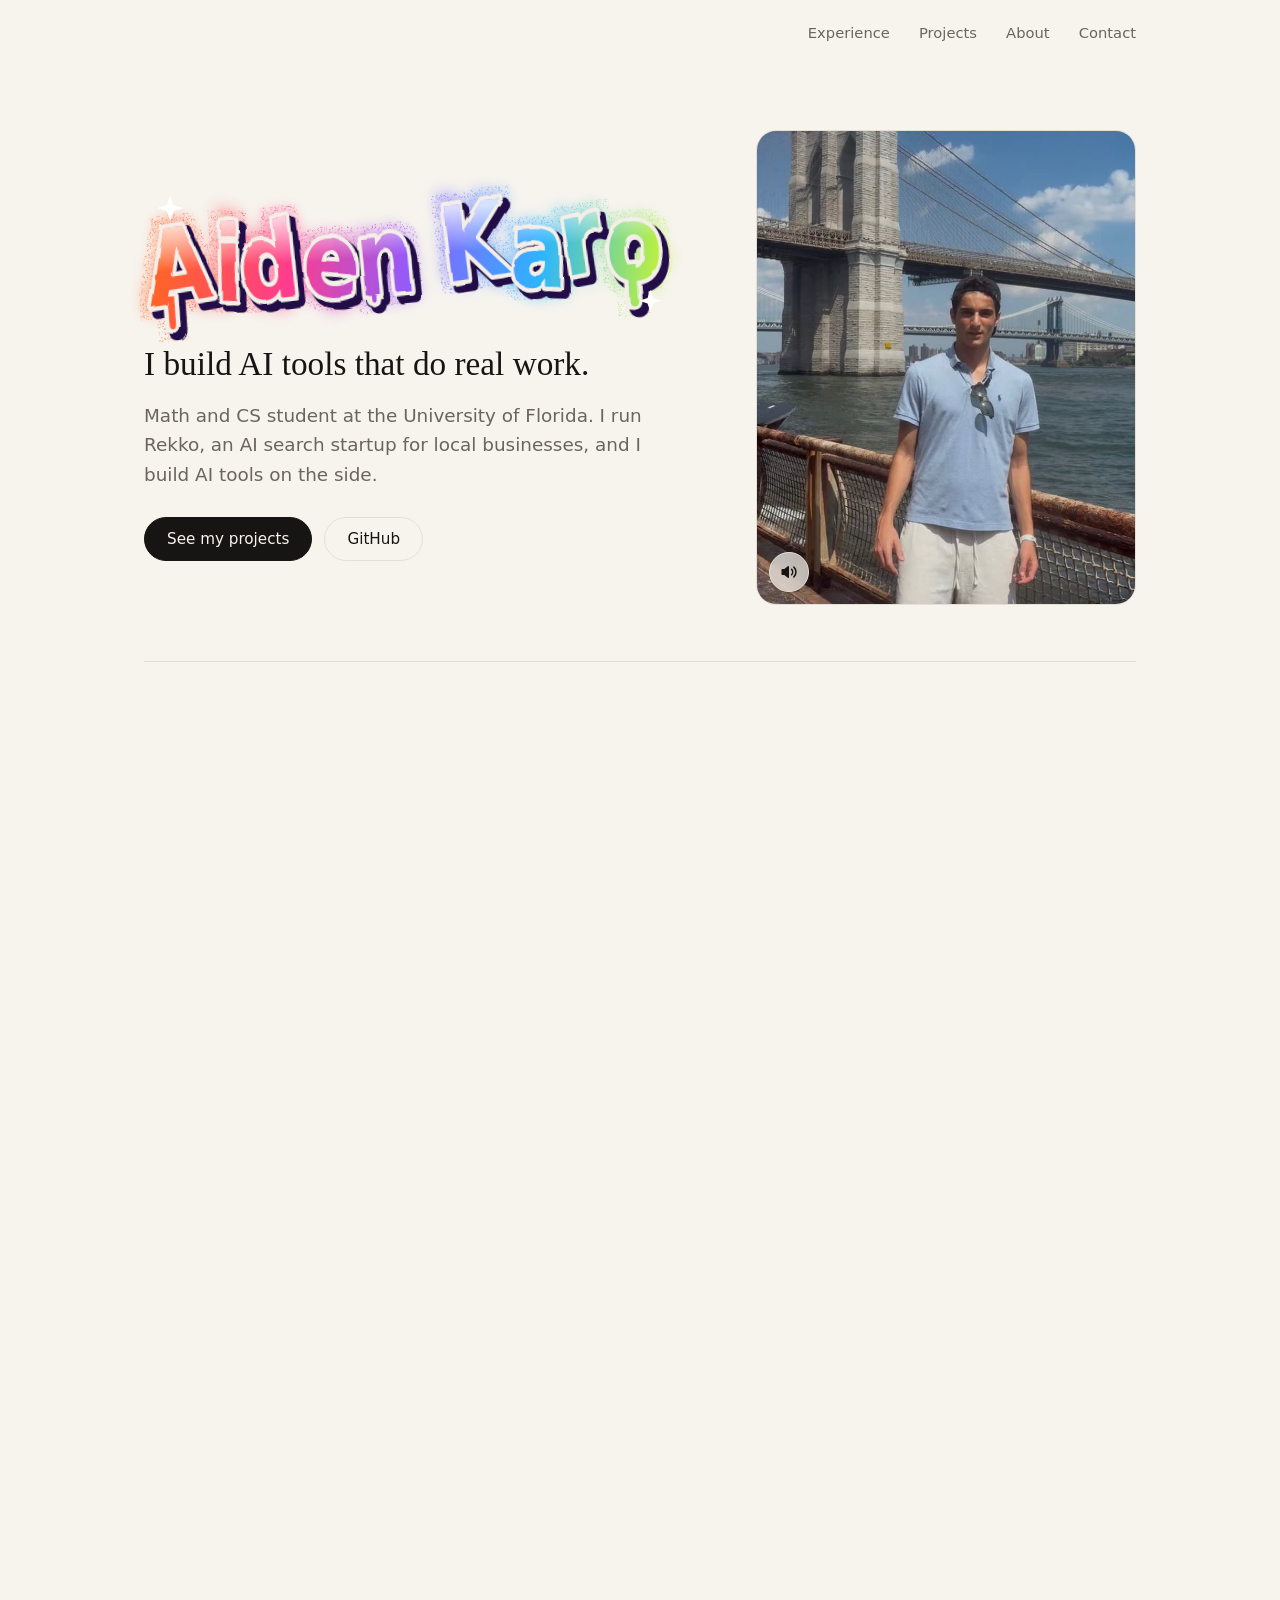
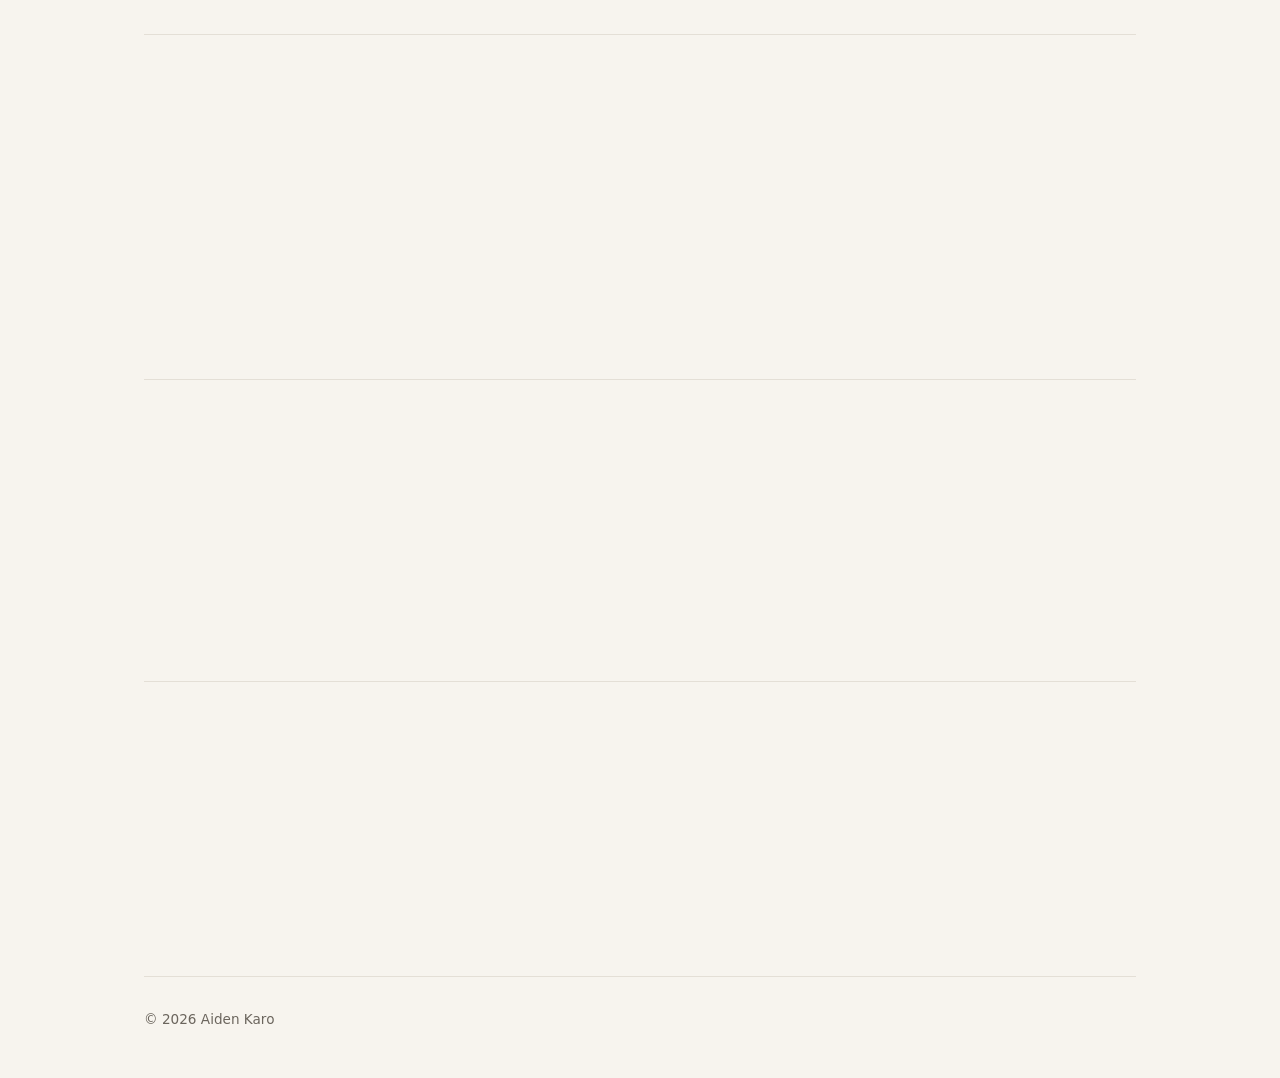
==== commit 9ef74cde: "Remove the Skills section Co-Authored-By: Claude Opus 5.5 <noreply@anthropic.com>" ====
--- a/index.html
+++ b/index.html
@@ -25,7 +25,7 @@
   <link href="https://fonts.googleapis.com/css2?family=Bagel+Fat+One&family=Instrument+Serif:ital@0;1&family=Inter:wght@400;500;600&display=swap" rel="stylesheet">
 
   <!-- All the styling lives in style.css. Change the ?v= number when you update files, so browsers grab the new version -->
-  <link rel="stylesheet" href="style.css?v=20261106ixrgst">
+  <link rel="stylesheet" href="style.css?v=20261106ixrgstuk">
 </head>
 <body>
   <!-- lets keyboard users jump past the menu -->
@@ -243,17 +243,6 @@
       </ul>
     </section>
 
-    <!-- ===== SKILLS ===== -->
-    <section id="skills">
-      <h2 class="reveal">Skills</h2>
-      <div class="skills reveal">
-        <div><h3>Languages</h3><p class="chips"><span>Python</span><span>JavaScript</span><span>C++</span><span>SQL</span><span>HTML / CSS</span></p></div>
-        <div><h3>AI</h3><p class="chips"><span>Claude API</span><span>AI agents</span><span>PyTorch</span><span>scikit-learn</span><span>LoRA fine-tuning</span><span>OpenRouter</span></p></div>
-        <div><h3>Automation</h3><p class="chips"><span>n8n</span><span>Web scraping</span><span>Firecrawl</span><span>Twilio</span><span>ffmpeg</span></p></div>
-        <div><h3>Tools</h3><p class="chips"><span>Supabase</span><span>Git / GitHub</span><span>React</span><span>three.js</span><span>pandas</span><span>NumPy</span></p></div>
-      </div>
-    </section>
-
     <!-- ===== ABOUT ===== -->
     <section id="about">
       <h2 class="reveal">About</h2>
@@ -284,7 +273,7 @@
     <div class="foot">© <span id="year">2026</span> Aiden Karo</div>
   </footer>
 
-  <script src="projects.js?v=20261106ixrgst"></script>
-  <script src="script.js?v=20261106ixrgst"></script>
+  <script src="projects.js?v=20261106ixrgstuk"></script>
+  <script src="script.js?v=20261106ixrgstuk"></script>
 </body>
 </html>
--- a/style.css
+++ b/style.css
@@ -390,10 +390,6 @@
 .awards strong { font-family: var(--serif); font-weight: 400; font-size: 1.5rem; line-height: 1.2; }
 .awards span { color: var(--muted); text-align: right; }
 
-/* ===== SKILLS ===== */
-.skills { display: grid; grid-template-columns: repeat(2, 1fr); gap: 32px 40px; }
-.skills h3 { font-size: 1.5rem; margin-bottom: 12px; }
-
 /* ===== ABOUT / CONTACT ===== */
 .about { display: grid; grid-template-columns: 1fr; gap: 32px; }
 .about p, #contact p { color: var(--muted); font-size: 1.08rem; max-width: 520px; }
@@ -418,7 +414,7 @@
 
 /* ===== TABLETS AND PHONES ===== */
 @media (max-width: 820px) {
-  .about, .skills { grid-template-columns: 1fr; }
+  .about { grid-template-columns: 1fr; }
   .hero-grid { grid-template-columns: 1fr; gap: 32px; }
   .edit { justify-self: start; max-width: 360px; }
   .job { grid-template-columns: 1fr; gap: 8px; }
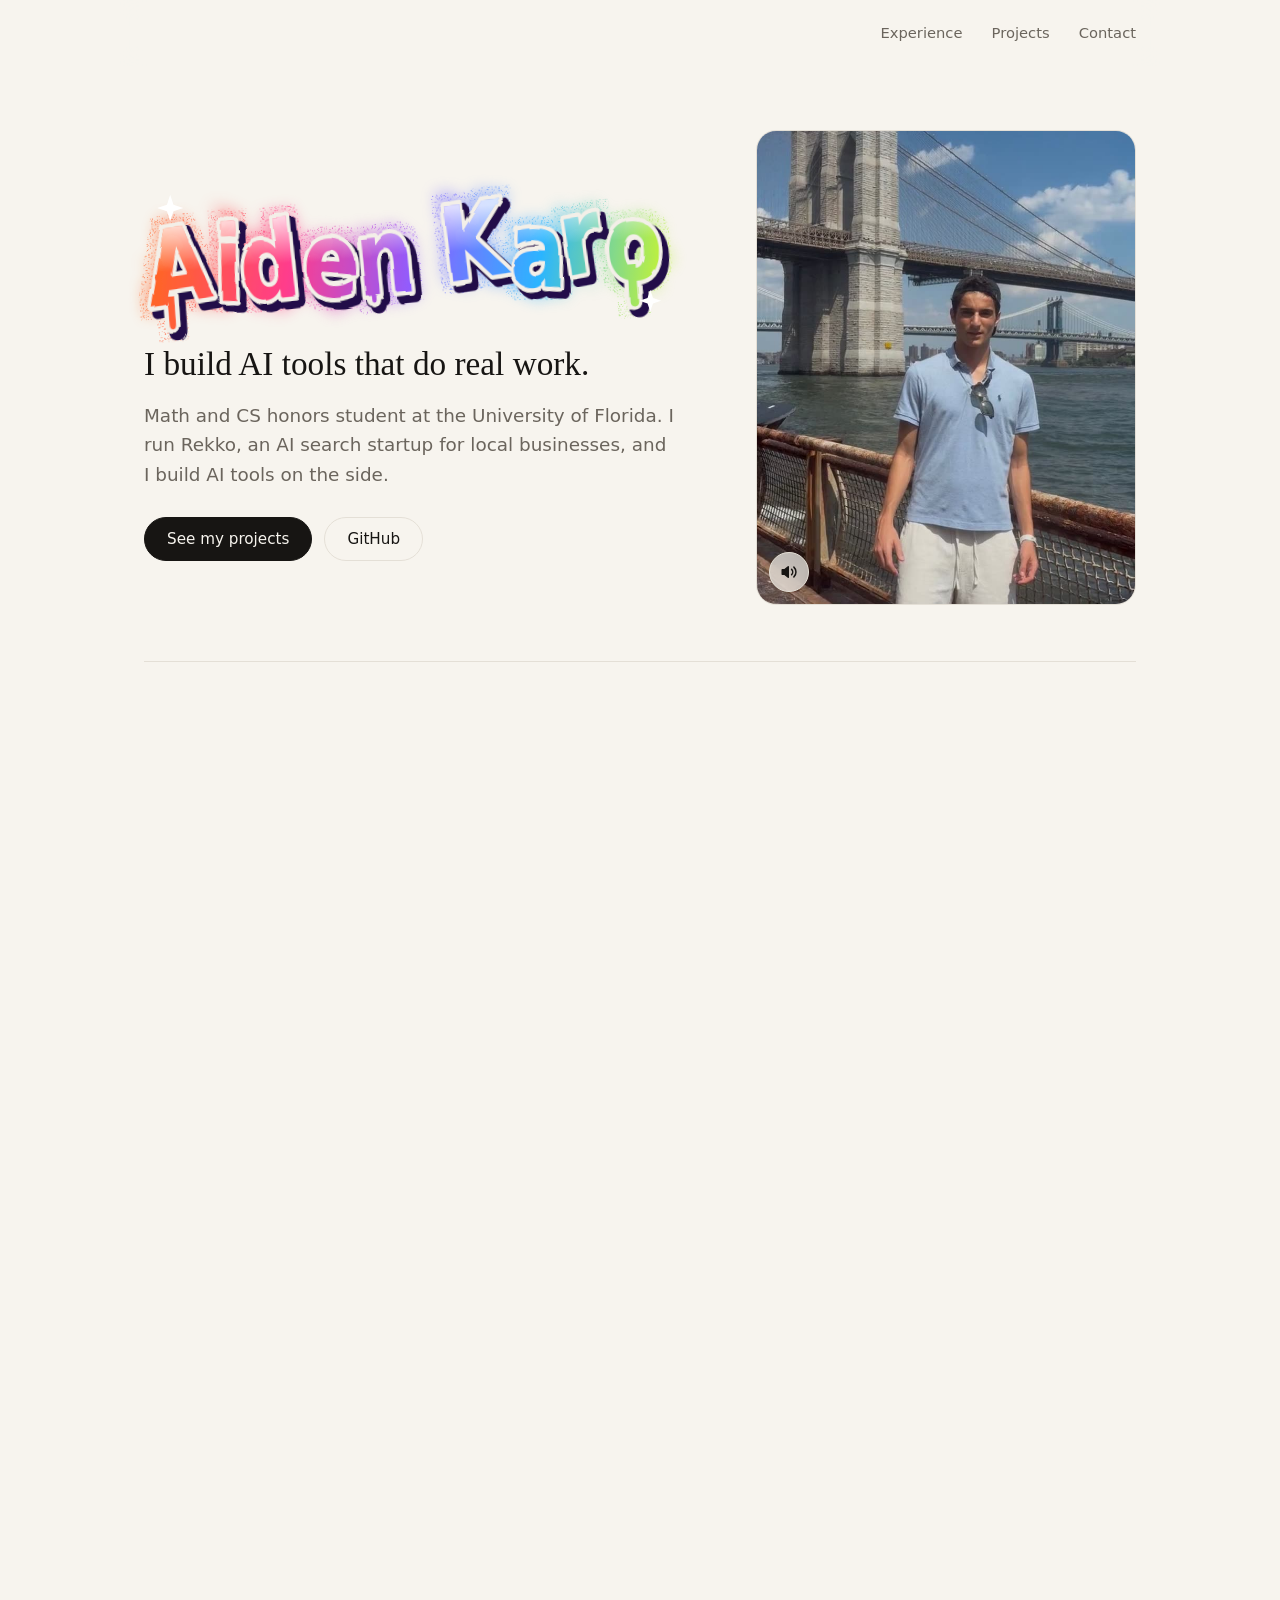
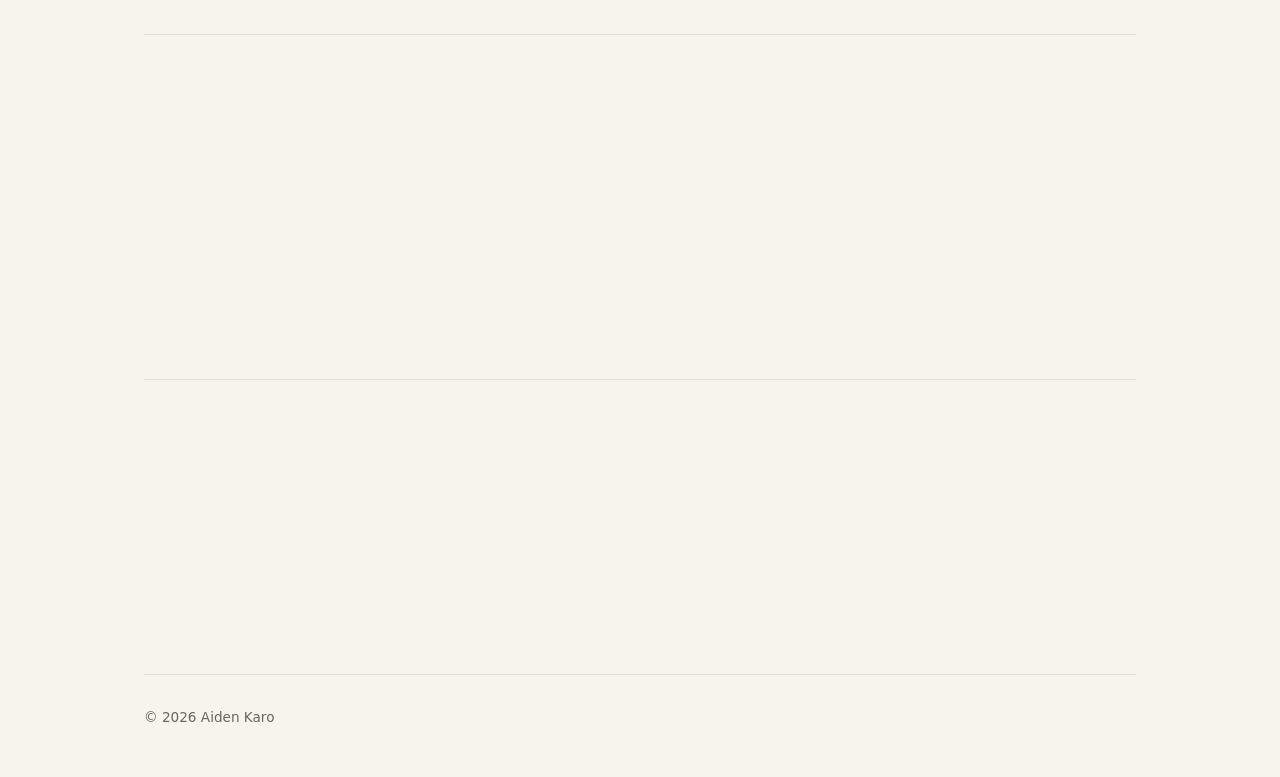
==== commit 8d43adce: "Remove About section, say honors student in hero Co-Authored-By: Claude Opus 5.5 <noreply@anthropic." ====
--- a/index.html
+++ b/index.html
@@ -25,7 +25,7 @@
   <link href="https://fonts.googleapis.com/css2?family=Bagel+Fat+One&family=Instrument+Serif:ital@0;1&family=Inter:wght@400;500;600&display=swap" rel="stylesheet">
 
   <!-- All the styling lives in style.css. Change the ?v= number when you update files, so browsers grab the new version -->
-  <link rel="stylesheet" href="style.css?v=20261106ixrgstuk">
+  <link rel="stylesheet" href="style.css?v=20261106ixrgstukv">
 </head>
 <body>
   <!-- lets keyboard users jump past the menu -->
@@ -36,7 +36,6 @@
     <nav aria-label="Sections">
       <a href="#experience">Experience</a>
       <a href="#projects">Projects</a>
-      <a href="#about">About</a>
       <a href="#contact">Contact</a>
     </nav>
   </header>
@@ -135,7 +134,7 @@
           </h1>
           <p class="tagline intro">I build AI tools that do real work.</p>
           <p class="lead intro">
-            Math and CS student at the University of Florida. I run Rekko, an AI search startup for local businesses, and I build AI tools on the side.
+            Math and CS honors student at the University of Florida. I run Rekko, an AI search startup for local businesses, and I build AI tools on the side.
           </p>
           <div class="buttons intro">
             <a href="#projects" class="btn primary">See my projects</a>
@@ -243,16 +242,6 @@
       </ul>
     </section>
 
-    <!-- ===== ABOUT ===== -->
-    <section id="about">
-      <h2 class="reveal">About</h2>
-      <div class="about reveal">
-        <p>
-          I'm in the Honors Program at the University of Florida studying Math and Computer Science, class of 2030.
-          This summer I was at Jane Street AMP, studying number theory, combinatorics, and computer science.
-        </p>
-      </div>
-    </section>
 
     <!-- ===== CONTACT ===== -->
     <section id="contact">
@@ -273,7 +262,7 @@
     <div class="foot">© <span id="year">2026</span> Aiden Karo</div>
   </footer>
 
-  <script src="projects.js?v=20261106ixrgstuk"></script>
-  <script src="script.js?v=20261106ixrgstuk"></script>
+  <script src="projects.js?v=20261106ixrgstukv"></script>
+  <script src="script.js?v=20261106ixrgstukv"></script>
 </body>
 </html>
